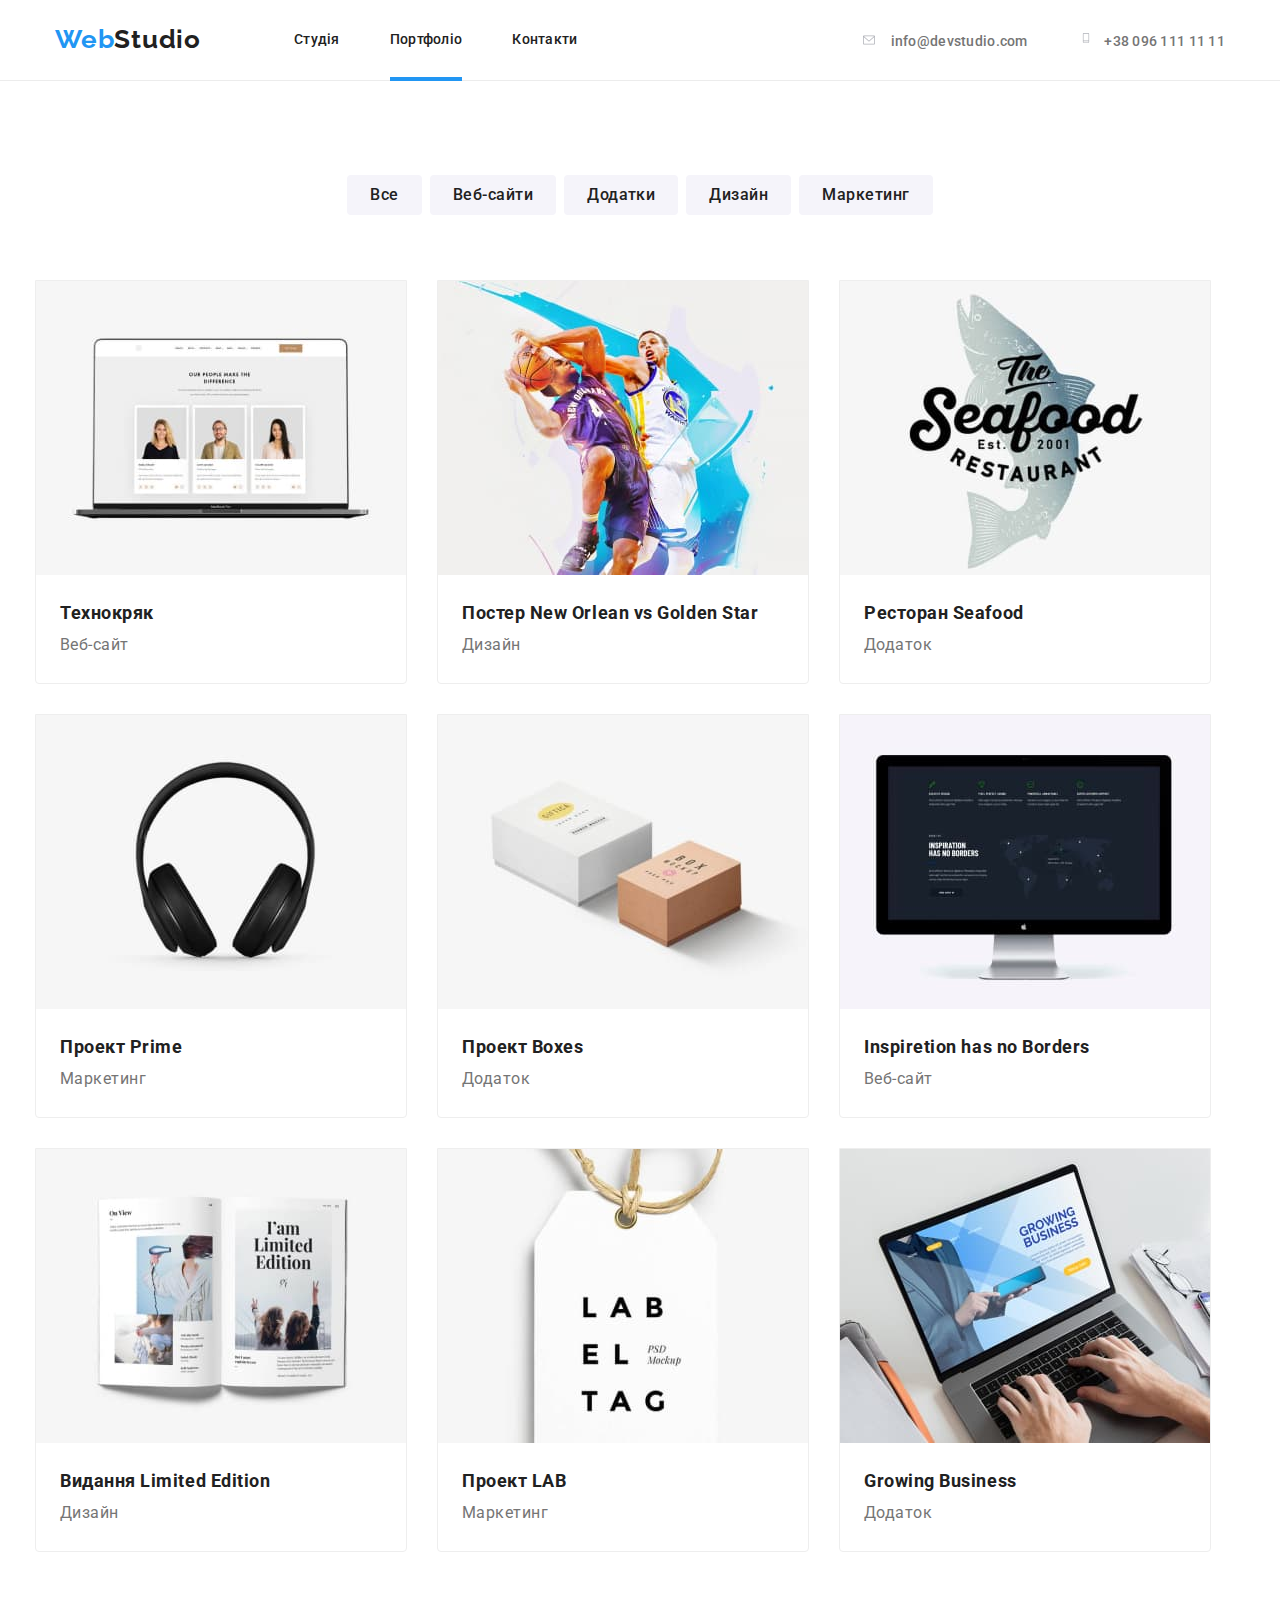
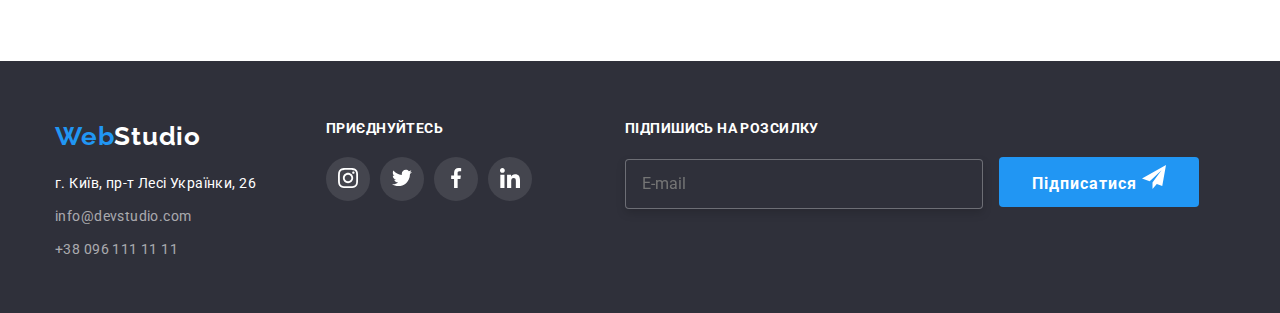
==== portfolio.html @ d433b526 "Add files via upload" ====
<!DOCTYPE html>
<html lang="uk">
<head>
    <meta charset="UTF-8">
    <meta http-equiv="X-UA-Compatible" content="IE=edge">
    <meta name="viewport" content="width=device-width, initial-scale=1.0">
    <title>Portfolio</title>
    <link href="https://fonts.googleapis.com/css2?family=Raleway:wght@700&family=Roboto:wght@400;500;700;900&display=swap" rel="stylesheet">
    <link href="https://cdnjs.cloudflare.com/ajax/libs/modern-normalize/1.1.0/modern-normalize.min.css" rel="stylesheet">
    <link href="./css/main.min.css" rel="stylesheet">
</head>

<body>
    <header class="header">
        <div class="container">
            <div class="header__flex">
                <a href="" class="logo logo--header"><span class="logo__web">Web</span>Studio</a>
                <nav class="site-nav">
                    <ul class="list site-nav__menu">
                        <li class="site-nav__menu--pos">
                            <a href="./index.html" class="site-nav__menu--link">Студія</a>
                        </li>
                        <li class="site-nav__menu--pos">
                            <a href="./portfolio.html" class="site-nav__menu--link site-nav__menu--line">Портфоліо</a>
                        </li>
                        <li class="site-nav__menu--pos">
                            <a href="#adress" class="site-nav__menu--link">Контакти</a>
                        </li>
                    </ul>
                    
                </nav>
                <div class="contact">                        
                    <a href="mailto:info@devstudio.com" class="contact__adress contact__adress--pos">
                        <svg class="contact__icon" width="16" height="12" aria-hidden="true" >
                            <use href="./images/icons.svg#icon-envelope-hover"></use>
                        </svg>
                        info@devstudio.com
                    </a>                        
                    <a href="tel:+380961111111" class="contact__adress  contact__adress--pos">
                        <svg class="contact__icon" width="10" height="16" aria-hidden="true">
                            <use href="./images/icons.svg#icon-tel"></use>
                        </svg>
                        +38 096 111 11 11
                    </a>
                 </div>
                 <button type="button" class="buttom__menu" aria-controls="menu-contener" aria-expanded="false" data-menu-button>
                    <svg  width="40" height="40" aria-label="Переключатель мобильного меню">
                        <use class="buttom__menu--menu" href="./images/icons.svg#icon-menu_40px-1"></use>
                        <use class="buttom__menu--cross" href="./images/icons.svg#icon-close_40px-1"></use>
                    </svg>
                </button> 
                <div class="menu__contener" id="menu-contener" data-menu>
                    <nav class="menu__contener--nav">
                        <ul class="list">
                            <li class="menu__contener--list-pos">
                                <a href="./index.html" class="menu__contener--list">Студія</a>
                            </li>
                            <li class="menu__contener--list-pos">
                                <a href="./portfolio.html" class="menu__contener--list  menu__contener--list-activ">Портфоліо</a>
                            </li>
                            <li class="menu__contener--list-pos">
                                <a href="#adress" class="menu__contener--list ">Контакти</a>
                            </li>
                        </ul>
                        
                    </nav>
                    <div class="menu__contener--contact"> 
                        <ul class="list ">
                            <li class="menu__contener--list-pos">
                                <a href="tel:+380961111111" class="menu__contener--list menu__contener--list-tel">+38 096 111 11 11</a>   
                            </li>
                            <li class="">
                                <a href="mailto:info@devstudio.com" class="menu__contener--list menu__contener--list-mail">info@devstudio.com</a>
                                
                            </li>      
                        </ul>              
                    </div>
                    <div class="menu__contener--socio"> 
                        <ul class="list menu__contener--socio-list">
                            <li class="menu__contener--socio-list-pos">
                                <a href="" class="menu__contener--list menu__contener--list-socio">Instagram</a>   
                            </li>
                            <li class="menu__contener--socio-list-pos">
                                <a href="" class="menu__contener--list menu__contener--list-socio">Twitter</a>
                                
                            </li> 
                            <li class="menu__contener--socio-list-pos">
                                <a href="" class="menu__contener--list menu__contener--list-socio">Facebook</a>
                                
                            </li>  
                            <li class="menu__contener--socio-list-pos">
                                <a href="" class="menu__contener--list menu__contener--list-socio">LinkedIn</a>
                                
                            </li>
                        </ul>              
                    </div>

                </div>      
            </div>         
        </div>
       
    </header>
    <main class="main">
        <section class="portfolio-hero"> 
            <div class="container">
                <h1 class="portfolio-hero__header">Works</h1>
                <ul class="list portfolio-hero__buttoms">
                    <li class="portfolio-hero__buttoms--pos">
                        <button type="button" class="button button__portfolio">Все</button>
                    </li>
                    <li class="portfolio-hero__buttoms--pos">
                        <button type="button" class="button button__portfolio">Веб-сайти</button>
                    </li>
            
                    <li class="portfolio-hero__buttoms--pos">
                        <button type="button" class="button button__portfolio">Додатки</button>
                    </li>
                    <li class="portfolio-hero__buttoms--pos">
                        <button type="button" class="button button__portfolio">Дизайн</button>
                    </li>
                    <li class="portfolio-hero__buttoms--pos">
                        <button type="button" class="button button__portfolio">Маркетинг</button>
                    </li>
                </ul>
                  
                <ul class="list portfolio-hero__content">
                    <li class="portfolio-hero__content--pos">
                        <a class="portfolio-hero__block">
                            <div class="portfolio-hero__thumb">
                                <p class="portfolio-hero__thumb-text">Ресурс пропонує комплексні пропозиції з різним рівнем функціоналу та сервісів. Все це дозволить відвідувачу отримати вичерпні відомості про компанію чи приватну особу.</p>
                                <img srcset= "./images/1.jpg 1x, ./images/1-1.jpg 2x" src="./images/1.jpg" alt="Веб-сайт Технокряк" width="370" height="294" />
                                
                             </div>                               
                            <div class="portfolio-hero__text">
                                <p class="portfolio-hero__titly">Технокряк</p>
                                <p class="portfolio-hero__types">Веб-сайт</p>
                            </div>
                        </a>
                    </li>
                    <li class="portfolio-hero__content--pos">
                        <a class="portfolio-hero__block" >
                            <img srcset= "./images/2.jpg 1x, ./images/2-2.jpg 2x" src="./images/2.jpg" alt="Постер баскетболистов" width="370" height="294" />
                            <div class="portfolio-hero__text">
                                <p class="portfolio-hero__titly">Постер<span lang="en"> New Orlean vs Golden Star</span></p>
                                <p class="portfolio-hero__types">Дизайн</p>
                            </div>                        
                        </a>
                    </li>
                    <li class="portfolio-hero__content--pos">
                        <a class="portfolio-hero__block">
                            <img srcset= "./images/3.jpg 1x, ./images/3-3.jpg 2x" src="./images/3.jpg" alt="Логотип ресторана" width="370" height="294" />
                            <div class="portfolio-hero__text">
                                <p class="portfolio-hero__titly">Ресторан <span lang="en">Seafood</span></p>
                                <p class="portfolio-hero__types">Додаток</p>
                            </div>                        
                        </a>
                    </li>
                    <li class="portfolio-hero__content--pos">
                        <a class="portfolio-hero__block">
                            <img srcset= "./images/4.jpg 1x, ./images/4-4.jpg 2x" src="./images/4.jpg" alt="Фото наушники" width="370" height="294" />
                            <div class="portfolio-hero__text">
                                <p class="portfolio-hero__titly">Проект <span lang="en">Prime</span></p>
                                <p class="portfolio-hero__types">Маркетинг</p>
                            </div>                     
                        </a>
                    </li>
                    <li class="portfolio-hero__content--pos">
                        <a class="portfolio-hero__block">
                            <img  srcset= "./images/5.jpg 1x, ./images/5-5.jpg 2x" src="./images/5.jpg" alt="Две коробки" width="370" height="294" />
                            <div class="portfolio-hero__text">
                                <p class="portfolio-hero__titly">Проект <span lang="en">Boxes</span></p>
                                <p class="portfolio-hero__types">Додаток</p>
                            </div>                        
                        </a>
                    </li>
                    <li class="portfolio-hero__content--pos">
                        <a class="portfolio-hero__block" >
                            <img srcset= "./images/6.jpg 1x, ./images/6-6.jpg 2x" src="./images/6.jpg" alt="Фото манитора" width="370" height="294" />
                            <div class="portfolio-hero__text">
                                <p lang="en" class="portfolio-hero__titly">Inspiretion has no Borders</p>
                                <p class="portfolio-hero__types">Веб-сайт</p>
                            </div>                        
                        </a>
                    </li>
                    <li class="portfolio-hero__content--pos">
                        <a class="portfolio-hero__block">
                            <img srcset= "./images/7.jpg 1x, ./images/7-7.jpg 2x" src="./images/7.jpg" alt="Книга" width="370" height="294" />
                            <div class="portfolio-hero__text">
                                <p class="portfolio-hero__titly">Видання<span lang="en"> Limited Edition</span></p>
                                <p class="portfolio-hero__types">Дизайн</p>
                            </div>                        
                        </a>
                    </li>
                    <li class="portfolio-hero__content--pos">
                        <a class="portfolio-hero__block">
                            <img srcset= "./images/8.jpg 1x, ./images/8-8.jpg 2x" src="./images/8.jpg" alt="Ярлык" width="370" height="294" />
                            <div class="portfolio-hero__text">
                                <p class="portfolio-hero__titly">Проект <span lang="en">LAB</span></p>
                                <p class="portfolio-hero__types">Маркетинг</p>
                            </div>                        
                        </a>
                    </li>
                    <li class="portfolio-hero__content--pos">
                        <a class="portfolio-hero__block">
                            <img srcset= "./images/9.jpg 1x, ./images/9-9.jpg 2x" src="./images/9.jpg" alt="Ноутбук" width="370" height="294" />
                            <div class="portfolio-hero__text">
                                <p lang="en" class="portfolio-hero__titly">Growing Business</p>
                                <p class="portfolio-hero__types">Додаток</p>
                            </div>                        
                        </a>
                    </li>
                </ul>
            </div>
         </section>
             
              
    </main>
    <footer class="footer">
        <div class="container">            
            <div class="footer__flex">               
                <adress class="footer__adress">
                    <a href="" class="logo logo--footer"><span class="logo__web">Web</span>Studio</a>
                    <a href="" class="footer__street">г. Київ, пр-т Лесі Українки, 26</a>
                    <a href="mailto:info@devstudio.com" class="footer__contact">info@devstudio.com</a>
                    <a href="tel:+380971664000" class="footer__contact">+38 096 111 11 11</a>
                </adress>
                 <div  class="footer__sosio">
                     <h2 class="footer__titel">ПРИЄДНУЙТЕСЬ</h2>
                    <ul class="list footer__sosio--pos">
                        <li class="footer__icon--pos">
                            <a href="" class="footer__icon">
                                <svg width="20" height="20" aria-label="Переход на Instagrsm" >
                                    <use href="./images/icons.svg#icon-instagram"></use>                                       
                                </svg>
                            </a>                            
                        </li>
                        <li class="footer__icon--pos">
                            <a href="" class="footer__icon">
                                <svg width="20" height="20" aria-label="Переход на Twitter">
                                 <use href="./images/icons.svg#icon-twitter"></use>
                                </svg>
                            </a>
                        </li>
                        <li class="footer__icon--pos">
                            <a href="" class="footer__icon">
                                <svg width="20" height="20" aria-label="Переход на Facebook">
                                    <use href="./images/icons.svg#icon-facebook"></use>
                                </svg>
                            </a>
                        </li>
                        <li class="footer__icon--pos">
                            <a href="" class="footer__icon">
                                 <svg width="20" height="20" aria-label="Переход на Linkedin">
                                     <use href="./images/icons.svg#icon-linkedin"></use>
                                </svg>
                            </a>
                        </li>
                    </ul>         
                    
                </div>
                <div class="footer__form">
                    <h2 class="footer__titel">ПІДПИШИСЬ НА РОЗСИЛКУ</h2>
                    <form autocomplete="on">
                        <div class="footer__form--content">
                        <input class="footer__input" type="email" name="mail" id="mail" placeholder="E-mail"  required="">        
                        <button  type="submit" class="button footer__button" required="">Підписатися
                            <svg width="24" height="24" aria-label="Переход на форму заявки">
                                <use href="./images/icons.svg#icon-icon-send"></use>
                            </svg>
                        </button>
                        </div>
                        
                    </form>

                </div>
                

            </div>
            
        </div>        
    </footer>
    <script src="./js/mobile-menu.js"></script>   
</body>
</html>
---- css/main.min.css ----
:root{--color-text: #212121;--color-fon: #FFFFFF;--color-fon-two:#F5F4FA;--color-acsent: #2196f3;--color-buttom: #757575;--color-icon:#AFB1B8}body{background-color:var(--color-fon);color:var(--color-text);font-family:Roboto,sans-serif;text-decoration:none;margin:0}body.modal-open{overflow:hidden}.list{margin:0;padding:0}ul{list-style:none}h1,h2,h3{margin-top:0;margin-bottom:0}a{outline:0}button{outline:0}.button{display:inline-block;cursor:pointer;text-align:center;font-family:Roboto,sans-serif;font-weight:500;line-height:1.625;font-size:16px;letter-spacing:.03em;color:var(--color-text);background-color:var(--color-fon-two);border-radius:4px;border:1px solid rgba(0,0,0,0);transition:color 250ms cubic-bezier(0.4, 0, 0.2, 1),border-color 250ms cubic-bezier(0.4, 0, 0.2, 1),background-color 250ms cubic-bezier(0.4, 0, 0.2, 1),box-shadow 250ms cubic-bezier(0.4, 0, 0.2, 1)}.button:hover,.button:focus{color:var(--color-fon);border-color:var(--color-acsent);background-color:var(--color-acsent);box-shadow:0px 3px 1px rgba(0,0,0,.1),0px 1px 2px rgba(0,0,0,.08),0px 2px 2px rgba(0,0,0,.12)}.hero__button{font-weight:700;line-height:1.88;letter-spacing:.06em;color:var(--color-fon);background-color:var(--color-acsent);border:0;padding:10px 32px;min-width:200px;height:50px;margin-top:30px;transition:background-color 250ms cubic-bezier(0.4, 0, 0.2, 1)}.hero__button:hover,.hero__button:focus{background-color:rgba(33,150,243,.8)}.footer__button{font-weight:700;line-height:1.88;font-size:16px;letter-spacing:.06em;width:200px;height:50px;border:none;color:var(--color-fon);background-color:var(--color-acsent);fill:var(--color-fon);border-color:var(--color-acsent);transition:background-color 250ms cubic-bezier(0.4, 0, 0.2, 1)}.footer__button:hover,.footer__button:focus{background-color:rgba(33,150,243,.9)}@media screen and (min-width: 768px)and (max-width: 1199px){.footer__button{margin-top:20px;margin-left:140px}}.form__buttom{font-weight:700;line-height:1.88;font-size:16px;letter-spacing:.06em;min-width:200px;height:50px;background-color:var(--color-acsent);border:0;color:var(--color-fon);padding:10px 55px;margin-top:30px;margin-left:124px;transition:box-shadow 250ms cubic-bezier(0.4, 0, 0.2, 1),background-color 250ms cubic-bezier(0.4, 0, 0.2, 1)}.form__buttom:hover,.form__buttom:focus{box-shadow:0px 4px 4px rgba(0,0,0,.15);background-color:rgba(33,150,243,.9)}.button__portfolio{padding:6px 22px}@media screen and (min-width: 1200px){.clients{padding-top:94px;padding-bottom:94px}}@media screen and (max-width: 1199px){.clients{padding-top:60px;padding-bottom:60px}}.clients__header{font-size:36px;font-weight:700;line-height:1.16;letter-spacing:.03em;text-align:center;margin-bottom:50px}.clients__content{fill:var(--color-icon);justify-content:center;align-items:center;display:flex;flex-wrap:wrap;margin-left:auto;margin-right:auto}@media screen and (min-width: 480px){.clients__content{display:flex;flex-wrap:wrap;margin:-15px}}.client__icon{display:block;text-align:center;padding-top:16px;cursor:pointer;border:1px solid var(--color-icon);border-radius:4px;fill:var(--color-icon);width:170px;height:92px;transition:fill 250ms cubic-bezier(0.4, 0, 0.2, 1),border 250ms cubic-bezier(0.4, 0, 0.2, 1)}.client__icon:hover,.client__icon:focus{fill:var(--color-acsent);border:1px solid var(--color-acsent)}.clients__content--pos{margin:15px}.comanda{background-color:var(--color-fon-two)}@media screen and (min-width: 1200px){.comanda{padding-bottom:94px;padding-top:94px}}@media screen and (max-width: 1199px){.comanda{padding-bottom:60px;padding-top:60px}}.comanda__header{font-size:36px;font-weight:700;line-height:1.16;letter-spacing:.03em;text-align:center;margin-bottom:50px}.comanda__content{margin-left:auto;margin-right:auto}@media screen and (min-width: 480px){.comanda__content{display:flex;flex-wrap:wrap;margin:-15px}}.comanda__content--pos{border-radius:0px 0px 4px 4px;box-shadow:0px 1px 3px rgba(0,0,0,.12),0px 1px 1px rgba(0,0,0,.14),0px 2px 1px rgba(0,0,0,.2);background-color:var(--color-fon)}@media screen and (min-width: 768px){.comanda__content--pos{margin:15px}}@media screen and (max-width: 767px){.comanda__content--pos:not(:last-child){margin-bottom:30px}}.comanda__content--pos-img{display:block;text-align:center;justify-content:center}.comanda__text{padding-top:30px;padding-bottom:30px}.comanda__fio{font-weight:500;line-height:1.2;font-size:16px;letter-spacing:.03em;text-align:center;margin-top:0;margin-bottom:0;padding-bottom:10px}.comanda__profeshion{color:var(--color-buttom);font-weight:400;line-height:1.2;font-size:16px;letter-spacing:.03em;text-align:center;margin-top:0;margin-bottom:0;padding-bottom:16px}.comanda__socio{display:flex;justify-content:center}.comanda__icon{display:block;width:44px;height:44px;text-align:center;padding-top:25%;border-radius:50%;background-color:rgba(33,150,243,0);fill:var(--color-icon);transition:fill 250ms cubic-bezier(0.4, 0, 0.2, 1),border-radius 250ms cubic-bezier(0.4, 0, 0.2, 1),background-color 250ms cubic-bezier(0.4, 0, 0.2, 1)}.comanda__icon:hover,.comanda__icon:focus{fill:#fff;border-radius:50%;background-color:var(--color-acsent)}.comanda__sosio--pos{margin-right:10px}.comanda__sosio--pos:last-child{margin-right:0}.container{margin-left:auto;margin-right:auto;padding-left:15px;padding-right:15px}@media screen and (min-width: 320px){.container{width:480px}}@media screen and (min-width: 768px){.container{width:768px}}@media screen and (min-width: 1200px){.container{width:1200px}}.contact{font-family:Roboto,sans-serif;font-weight:500;font-size:14px;line-height:1.14;letter-spacing:.02em;color:var(--color-buttom);margin-left:auto}@media screen and (max-width: 1200px){.contact{display:flex;flex-direction:column}}@media screen and (max-width: 768px){.contact{display:none}}.contact__adress{text-decoration:none;font-weight:500;line-height:1.14;font-size:14px;letter-spacing:.02em;color:var(--color-buttom)}.contact__adress--pos{transition:color 250ms cubic-bezier(0.4, 0, 0.2, 1)}@media screen and (min-width: 1200px){.contact__adress--pos:not(:first-child){margin-left:50px}}.contact__adress--pos:hover,.contact__adress--pos:focus{color:var(--color-acsent)}.contact__icon{fill:var(--color-icon);margin-right:10px;transition:fill 250ms cubic-bezier(0.4, 0, 0.2, 1)}.contact__adress:hover .contact__icon,.contact__adress:focus .contact__icon{fill:var(--color-acsent)}@media screen and (min-width: 1200px){.quality{padding-top:94px;padding-bottom:94px}}@media screen and (max-width: 1199px){.quality{padding-top:60px;padding-bottom:60px}}.quality__header{font-size:0}.quality__content{margin-left:auto;margin-right:auto}@media screen and (min-width: 480px){.quality__content{display:flex;flex-wrap:wrap;margin:-15px}}@media screen and (min-width: 768px){.quality__content--pos{margin:15px}}@media screen and (max-width: 767px){.quality__content--pos:not(:last-child){margin-bottom:30px}}.quality__icon{display:flex;height:120px;background:var(--color-fon-two);border-radius:4px;justify-content:center;align-items:center}.quality__titel{font-weight:700;line-height:1.14;font-size:14px;letter-spacing:.03em;margin-top:30px}.quality__text{color:var(--color-buttom);font-weight:400;line-height:1.7;font-size:14px;letter-spacing:.03em;width:270px;height:75px;margin-top:0;margin-bottom:0;padding-top:10px}.header{position:relative;border-bottom:1px solid #ececec}.header__flex{display:flex;align-items:center;justify-content:space-between}@media(min-device-pixel-ratio: 2),(-webkit-min-device-pixel-ratio: 2),(min-resolution: 192dpi),(min-resolution: 2dppx){.hero{background-image:url("fonhero1.jpg")}}.hero{background:#c4c4c4;background-image:linear-gradient(to right, rgba(47, 48, 58, 0.4), rgba(47, 48, 58, 0.4)),url("../images/fonhero.jpg");background-size:cover;background-repeat:no-repeat;background-position:center;padding-bottom:280px;padding-top:200px;margin-left:auto;margin-right:auto;align-items:center;text-align:center}@media screen and (min-width: 480px){.hero{min-width:480px;height:400px}}@media screen and (min-width: 768px){.hero{min-width:768px;height:400px}}@media screen and (min-width: 1200px){.hero{width:1600px;height:600px}}.hero__header{font-weight:900;line-height:1.66;font-size:26px;letter-spacing:.06em;color:var(--color-fon);max-width:696px;margin:auto}@media screen and (min-width: 768px){.hero__header{line-height:1.4;font-size:44px}}.logo{font-family:Raleway,sans-serif;font-weight:700;line-height:1.2;font-size:26px;letter-spacing:.03em;color:var(--color-text);text-decoration:none}.logo__web{color:var(--color-acsent)}.logo--header{margin-right:93px;padding-top:24px;padding-bottom:25px}.logo--footer{margin-bottom:20px;color:var(--color-fon)}.backdrop{position:fixed;top:0;left:0;width:100%;height:100%;background-color:rgba(0,0,0,.2);transition:opacity 250ms cubic-bezier(0.4, 0, 0.2, 1),visibility 250ms cubic-bezier(0.4, 0, 0.2, 1);overflow-y:scroll}.backdrop.is-hidden{opacity:0;pointer-events:none;visibility:hidden}.modal{position:absolute;top:93px;left:15px;width:450px;height:609px;background:#fff;box-shadow:0px 1px 3px rgba(0,0,0,.12),0px 1px 1px rgba(0,0,0,.14),0px 2px 1px rgba(0,0,0,.2);border-radius:4px}@media screen and (min-width: 768px){.modal{position:absolute;top:208px;left:159px}}@media screen and (min-width: 1200px){.modal{top:50%;left:50%;transform:translate(-50%, -50%);width:528px;height:581px}}.modal__button-close--pos{position:absolute;top:8px;right:8px}.modal__button-close--icon{position:absolute;transform:translate(-50%, -50%)}.modal__button-close{position:relative;display:block;width:30px;height:30px;cursor:pointer;border-radius:50%;background:#fff;border:1px solid rgba(0,0,0,.1);fill:#000;transition:fill 250ms cubic-bezier(0.4, 0, 0.2, 1)}.modal__button-close:hover{fill:var(--color-acsent)}.modal__container{padding:40px;min-width:100%;min-height:100%}.modal__header{text-align:center;font-weight:700;font-size:20px;line-height:1.15;letter-spacing:.03em;color:var(--color-text);margin-bottom:10px}.form__content{display:flex;flex-direction:column;margin-bottom:10px;transition:fill 250ms cubic-bezier(0.4, 0, 0.2, 1),border-color 250ms cubic-bezier(0.4, 0, 0.2, 1)}.form__content:hover,.form__content:focus{fill:var(--color-acsent);border-color:var(--color-acsent)}.form__cell{position:relative}.form__label{font-weight:400;font-size:12px;line-height:1.17;letter-spacing:.01em;color:var(--color-buttom);margin-bottom:4px}.form__input{cursor:pointer;height:40px;width:100%;background:var(--color-fon);border:1px solid rgba(33,33,33,.2);border-radius:4px;color:var(--color-buttom);padding-left:40px}.form__input:hover,.form__input:focus{outline:0;border-color:var(--color-acsent)}.form__input:focus+.form__icon--person{fill:var(--color-acsent)}.form__textarea{cursor:pointer;resize:none;width:100%;height:120px;font-size:14px;line-height:1.14;letter-spacing:.01em;background:var(--color-fon);border:1px solid rgba(33,33,33,.2);border-radius:4px;color:var(--color-buttom);padding:12px 16px;transition:border-color 250ms cubic-bezier(0.4, 0, 0.2, 1),opacity 250ms cubic-bezier(0.4, 0, 0.2, 1)}.form__textarea:hover,.form__textarea:focus{outline:0;border-color:var(--color-acsent)}.form__icon--person{position:absolute;left:1px;transform:translate(50%, 50%)}.form__terms{position:relative;text-align:center;margin-top:20px}.form__label-check{font-weight:400;font-size:12px;line-height:1.16;letter-spacing:.03em;color:var(--color-buttom)}@media screen and (min-width: 1200px){.form__label-check{font-size:14px;line-height:1.71}}.form__treaty{color:var(--color-acsent)}.form__checkbox{position:absolute;top:5px;left:0;-webkit-appearance:none;-moz-appearance:none;appearance:none;width:16px;height:15px}.form__icon-svg{color:var(--color-buttom)}.form-input:focus+.form-icon-person{fill:var(--color-acsent)}.form__icon-svg{position:absolute;top:0;left:-5px;border-radius:4px;width:16px;height:15px;border:2px solid #000}.form__checkbox:checked+.form__icon-svg{background-image:url("../images/icon check .svg");border:0}@media screen and (min-width: 1200px){.form__icon-svg{top:5px;left:0}}.buttom__menu{display:inline-block;padding:0;margin:0;border:none;background-color:rgba(0,0,0,0);fill:var(--color-text)}@media screen and (min-width: 768px){.buttom__menu{display:none}}.buttom__menu .buttom__menu--cross{display:none}.buttom__menu.is-open .buttom__menu--cross{display:block;transition:color 250ms cubic-bezier(0.4, 0, 0.2, 1)}.buttom__menu.is-open .buttom__menu--cross:hover,.buttom__menu.is-open .buttom__menu--cross:focus{fill:var(--color-acsent)}.buttom__menu.is-open .buttom__menu--menu{display:none;transition:color 250ms cubic-bezier(0.4, 0, 0.2, 1)}.buttom__menu.is-open .buttom__menu--menu:hover,.buttom__menu.is-open .buttom__menu--menu:focus{fill:var(--color-acsent)}.menu__contener{display:none;padding:48px 40px;position:absolute;top:100%;left:0;width:100%;font-size:40px;height:796px;background-color:var(--color-fon);box-shadow:0px 4px 8px rgba(0,0,0,.04),0px 2px 4px rgba(0,0,0,.08),0px 1px 3px rgba(0,0,0,.16);z-index:1}@media screen and (max-width: 768px){.menu__contener.is-open{display:block}}.menu__contener--list{font-family:Roboto;text-decoration:none;font-weight:500;font-size:40px;line-height:1.18;letter-spacing:.02em;color:var(--color-text);transition:color 250ms cubic-bezier(0.4, 0, 0.2, 1)}.menu__contener--list:hover,.menu__contener--list:focus{color:var(--color-acsent)}.menu__contener--list-pos{margin-top:32px}.menu__contener--list-tel{color:var(--color-buttom);font-size:34px}.menu__contener--list-mail{color:var(--color-buttom);font-size:24px}.menu__contener--list-socio{color:var(--color-acsent);font-size:18px;line-height:1.22}.menu__contener--list-activ{color:var(--color-acsent)}.menu__contener--nav{display:flex;flex-direction:column;justify-content:center}.menu__contener--contact{display:flex;flex-direction:column;margin-top:222px}.menu__contener--socio{display:flex;margin-top:64px}.menu__contener--socio-list{display:flex;text-align:center}.menu__contener--socio-list-pos:not(:first-child){margin-left:10px;padding-left:10px;border-left:2px solid var(--color-buttom)}.portfolio-hero{padding-top:94px;padding-bottom:94px}.portfolio-hero__header{font-size:0;margin:0}.portfolio-hero__content{margin-left:auto;margin-right:auto;display:flex;flex-wrap:wrap;margin-right:-35px;margin-left:-35px}.portfolio-hero__content--pos{cursor:pointer}@media screen and (min-width: 480x){.portfolio-hero__content--pos{margin:-15px}}@media screen and (min-width: 768px){.portfolio-hero__content--pos{margin:15px}}@media screen and (max-width: 767px){.portfolio-hero__content--pos:not(:last-child){margin-bottom:30px}}.portfolio-hero__block{display:inline-block;width:100%;height:404px;border:1px solid #eee;border-radius:0px 0px 4px 4px;transition:box-shadow 250ms cubic-bezier(0.4, 0, 0.2, 1)}.portfolio-hero__block:hover{box-shadow:0px 1px 3px rgba(0,0,0,.12),0px 1px 1px rgba(0,0,0,.14),0px 2px 1px rgba(0,0,0,.2)}.portfolio-hero__block:hover .portfolio-hero__thumb::before{opacity:1;transform:translateY(0)}.portfolio-hero__block:hover .portfolio-hero__thumb-text{opacity:1;transform:translateY(0)}.portfolio-hero__titly{margin-top:0;margin-bottom:0;font-weight:700;line-height:1.4;font-size:18px;letter-spacing:.03em;padding-bottom:4px}.portfolio-hero__types{font-weight:400;line-height:2;font-size:16px;letter-spacing:.03em;color:var(--color-buttom);margin-top:0;margin-bottom:0}.portfolio-hero__text{padding:20px 24px}.portfolio-hero__thumb{position:relative;overflow:hidden}.portfolio-hero__thumb::before{display:inline-block;content:"";position:absolute;top:0;left:0;width:100%;height:100%;background-color:rgba(33,150,243,.9);opacity:0;transform:translateY(100%);transition:transform 250ms cubic-bezier(0.4, 0, 0.2, 1),opacity 250ms cubic-bezier(0.4, 0, 0.2, 1)}.portfolio-hero__thumb-text{position:absolute;top:0;left:0;width:100%;height:100%;color:var(--color-fon);font-weight:400;letter-spacing:.03em;line-height:1.55;font-size:18px;padding:63px 24px;opacity:0}.portfolio-hero__buttoms{display:flex;flex-wrap:wrap;align-items:center}@media screen and (min-width: 480px){.portfolio-hero__buttoms{margin-bottom:30px}}@media screen and (min-width: 768px){.portfolio-hero__buttoms{margin-bottom:40px;justify-content:center}}@media screen and (min-width: 1200px){.portfolio-hero__buttoms{margin-bottom:50px}}.portfolio-hero__buttoms--pos:not(:last-child){margin-right:8px}@media screen and (max-width: 767px){.portfolio-hero__buttoms--pos{margin-bottom:15px}}.site-nav{font-weight:500;line-height:1.14;font-size:14px;letter-spacing:.02em}@media screen and (max-width: 768px){.site-nav{display:none}}.site-nav__menu{display:flex}.site-nav__menu--pos{margin-right:50px}.site-nav__menu--pos:nth-child(3){margin-right:0}.site-nav__menu--link{color:var(--color-text);text-decoration:none;transition:color 250ms cubic-bezier(0.4, 0, 0.2, 1)}.site-nav__menu--link:hover,.site-nav__menu--link:focus{color:var(--color-acsent)}.site-nav__menu--line{position:relative}.site-nav__menu--line::after{display:block;position:absolute;top:46px;content:"";width:100%;height:4px;background-color:var(--color-acsent)}.work{padding-top:94px;padding-bottom:94px}@media screen and (max-width: 1200px){.work{display:none}}.work__header{font-size:36px;font-weight:700;line-height:1.16;letter-spacing:.03em;text-align:center;margin-bottom:50px}.work__content{display:flex}.work__content--pos{margin-right:30px}.work__content--pos:last-child{margin-right:0}.work__img{display:block;position:relative;width:370px;height:294px;margin:0}.work__text{position:absolute;bottom:0;padding-top:27px;margin:0;font-size:14px;font-weight:700;line-height:1.14;letter-spacing:.03em;text-align:center;height:70px;width:100%;color:var(--color-fon);background-color:rgba(47,48,58,.8);z-index:0}.footer{background-color:#2f303a;height:252px;margin-left:auto;margin-right:auto;padding-top:60px;padding-bottom:60px;background-color:#2f303a}@media screen and (max-width: 767px){.footer{height:603px}}@media screen and (min-width: 768px)and (max-width: 1199px){.footer{height:463px}}.footer__flex{display:flex}@media screen and (max-width: 767px){.footer__flex{flex-direction:column;justify-content:center;text-align:center}}@media screen and (min-width: 768px)and (max-width: 1199px){.footer__flex{flex-wrap:wrap;justify-content:center;text-align:center}}.footer__adress{display:inline-flex;text-decoration:none;flex-direction:column}.footer__contact{text-decoration:none;font-family:Roboto,sans-serif;font-weight:400;line-height:1.71;font-size:14px;letter-spacing:.03em;color:rgba(255,255,255,.6);padding-top:9px}.footer__street{font-family:Roboto,sans-serif;font-weight:400;line-height:1.71;font-size:14px;letter-spacing:.03em;color:var(--color-fon);text-decoration:none}.footer__sosio{margin-left:70px}@media screen and (max-width: 767px){.footer__sosio{margin-top:60px;margin-left:0}}.footer__titel{font-weight:700;font-size:14px;line-height:1.14;letter-spacing:.03em;color:var(--color-fon);margin-bottom:20px}.footer__sosio--pos{display:flex;justify-content:center}.footer__icon{display:block;text-align:center;padding-top:25%;width:44px;height:44px;border-radius:50%;background-color:rgba(255,255,255,.1);cursor:pointer;fill:#fff;border:0;transition:border-color 250ms cubic-bezier(0.4, 0, 0.2, 1),background-color 250ms cubic-bezier(0.4, 0, 0.2, 1)}.footer__icon:hover,.footer__icon:focus{background-color:var(--color-acsent);border-color:var(--color-acsent)}.footer__icon--pos{margin-right:10px}.footer__icon--pos:last-child{margin-right:0}.footer__form{margin-left:93px}@media screen and (max-width: 1199px){.footer__form{margin-top:60px;margin-left:0}}.footer__input{min-width:358px;height:50px;border:1px solid rgba(255,255,255,.3);filter:drop-shadow(0px 4px 4px rgba(0, 0, 0, 0.15));border-radius:4px;color:var(--color-icon);background-color:#2f303a;margin-right:12px;padding-left:16px}@media screen and (max-width: 767px){.footer__input{margin-bottom:30px}}@media screen and (min-width: 768px)and (max-width: 1199px){.footer__input{min-width:450px}}@media screen and (min-width: 768px)and (max-width: 1199px){.footer__form--content{display:flex;flex-direction:column;justify-content:center;text-align:center}}/*# sourceMappingURL=main.min.css.map */
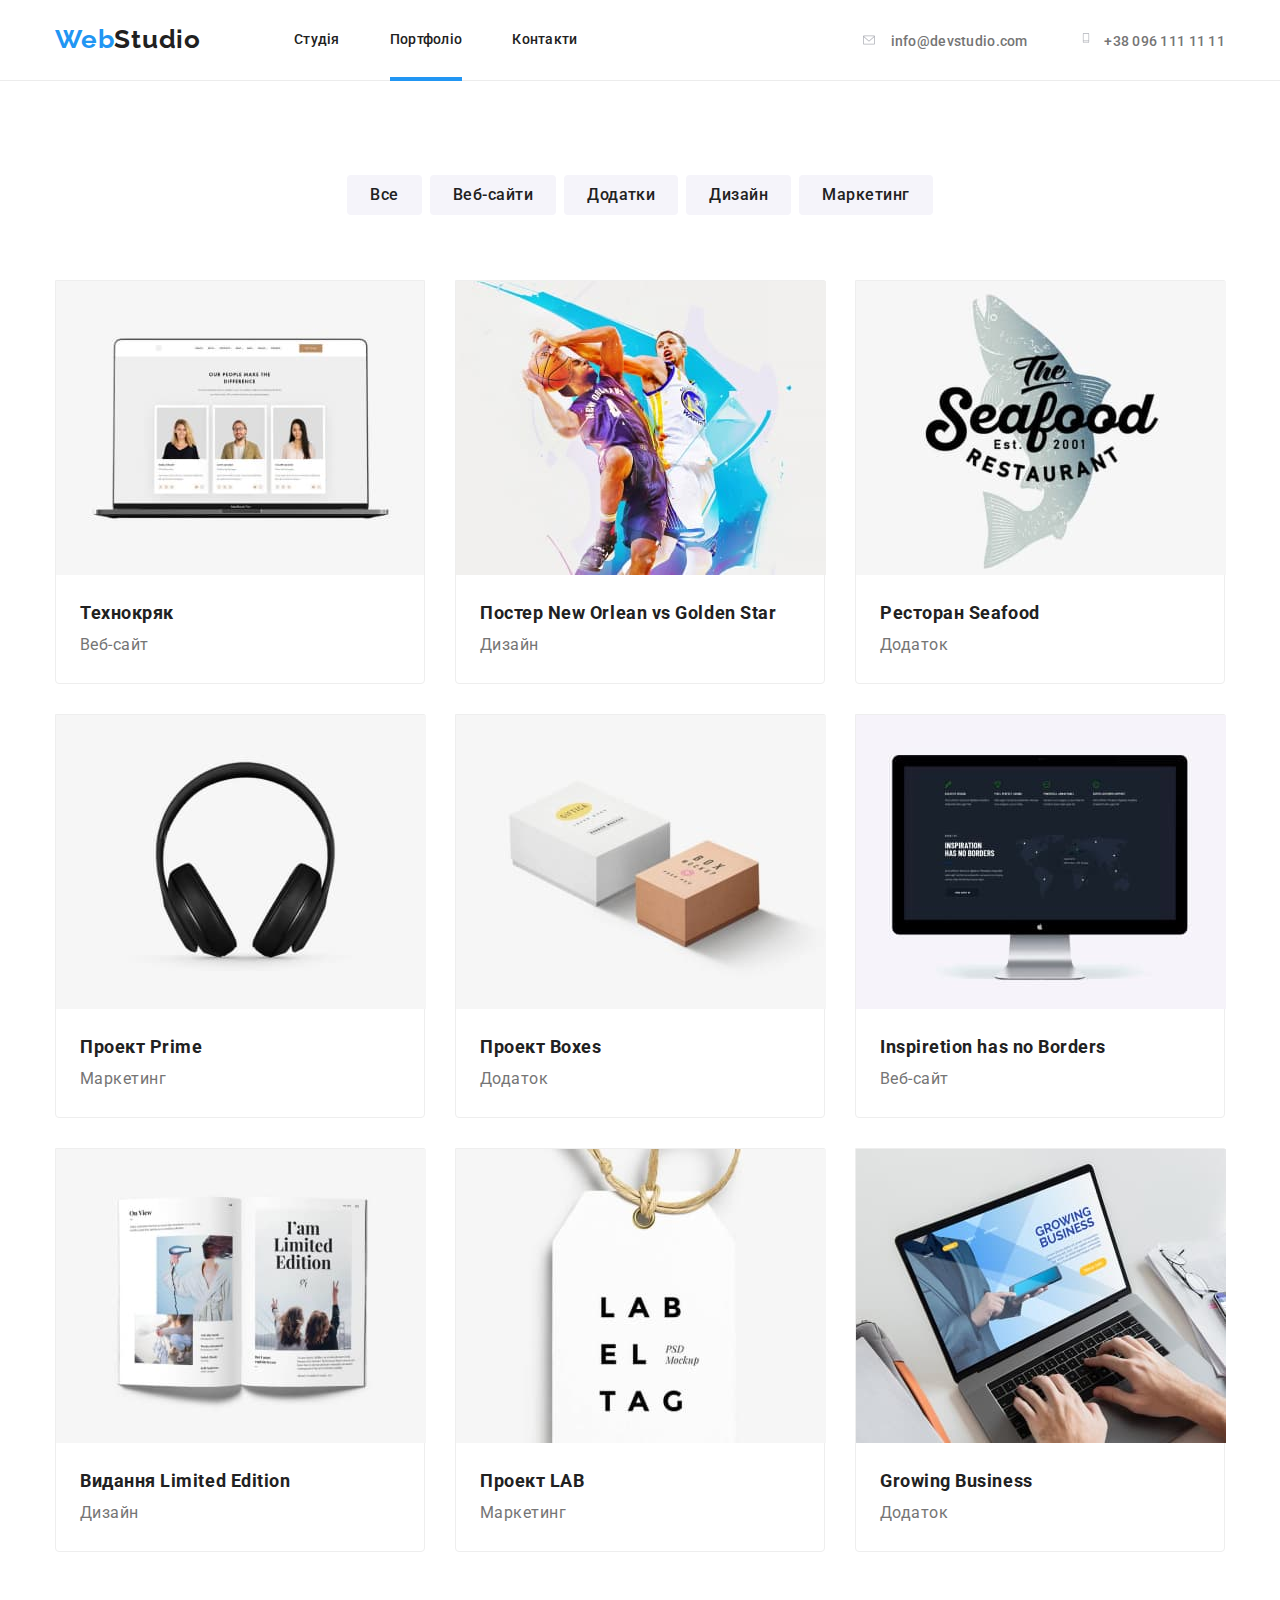
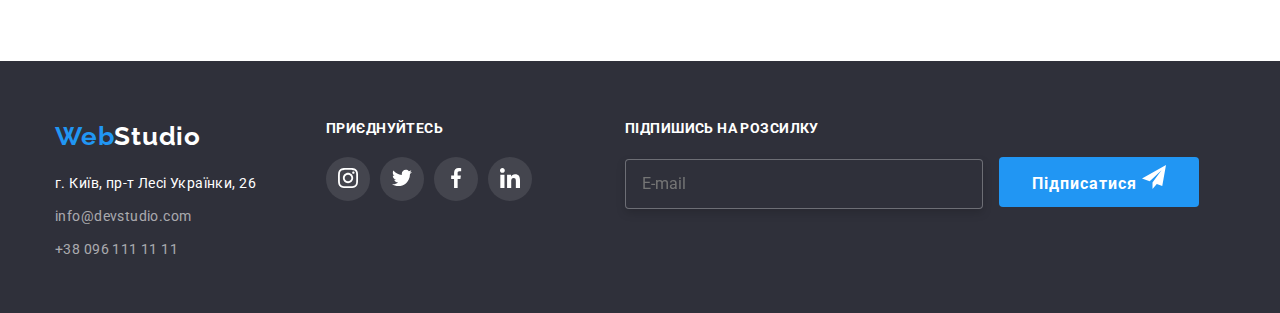
==== commit 43c060ad: "Update portfolio.html" ====
--- a/portfolio.html
+++ b/portfolio.html
@@ -56,7 +56,7 @@
                                 <a href="./index.html" class="menu__contener--list">Студія</a>
                             </li>
                             <li class="menu__contener--list-pos">
-                                <a href="./portfolio.html" class="menu__contener--list  menu__contener--list-activ">Портфоліо</a>
+                                <a href="./portfolio.html" class="menu__contener--list menu__contener--list-activ">Портфоліо</a>
                             </li>
                             <li class="menu__contener--list-pos">
                                 <a href="#adress" class="menu__contener--list ">Контакти</a>
@@ -128,7 +128,7 @@
                         <a class="portfolio-hero__block">
                             <div class="portfolio-hero__thumb">
                                 <p class="portfolio-hero__thumb-text">Ресурс пропонує комплексні пропозиції з різним рівнем функціоналу та сервісів. Все це дозволить відвідувачу отримати вичерпні відомості про компанію чи приватну особу.</p>
-                                <img srcset= "./images/1.jpg 1x, ./images/1-1.jpg 2x" src="./images/1.jpg" alt="Веб-сайт Технокряк" width="370" height="294" />
+                                <img class="portfolio-hero__content--pos-img" srcset= "./images/1.jpg 1x, ./images/1-1.jpg 2x" src="./images/1.jpg" alt="Веб-сайт Технокряк" width="370" height="294" />
                                 
                              </div>                               
                             <div class="portfolio-hero__text">
@@ -139,7 +139,8 @@
                     </li>
                     <li class="portfolio-hero__content--pos">
                         <a class="portfolio-hero__block" >
-                            <img srcset= "./images/2.jpg 1x, ./images/2-2.jpg 2x" src="./images/2.jpg" alt="Постер баскетболистов" width="370" height="294" />
+                                <p class="portfolio-hero__thumb-text">Ресурс пропонує комплексні пропозиції з різним рівнем функціоналу та сервісів. Все це дозволить відвідувачу отримати вичерпні відомості про компанію чи приватну особу.</p>
+                            <img class="portfolio-hero__content--pos-img" srcset= "./images/2.jpg 1x, ./images/2-2.jpg 2x" src="./images/2.jpg" alt="Постер баскетболистов" width="370" height="294" />
                             <div class="portfolio-hero__text">
                                 <p class="portfolio-hero__titly">Постер<span lang="en"> New Orlean vs Golden Star</span></p>
                                 <p class="portfolio-hero__types">Дизайн</p>
@@ -148,7 +149,7 @@
                     </li>
                     <li class="portfolio-hero__content--pos">
                         <a class="portfolio-hero__block">
-                            <img srcset= "./images/3.jpg 1x, ./images/3-3.jpg 2x" src="./images/3.jpg" alt="Логотип ресторана" width="370" height="294" />
+                            <img class="portfolio-hero__content--pos-img" srcset= "./images/3.jpg 1x, ./images/3-3.jpg 2x" src="./images/3.jpg" alt="Логотип ресторана" width="370" height="294" />
                             <div class="portfolio-hero__text">
                                 <p class="portfolio-hero__titly">Ресторан <span lang="en">Seafood</span></p>
                                 <p class="portfolio-hero__types">Додаток</p>
@@ -157,7 +158,7 @@
                     </li>
                     <li class="portfolio-hero__content--pos">
                         <a class="portfolio-hero__block">
-                            <img srcset= "./images/4.jpg 1x, ./images/4-4.jpg 2x" src="./images/4.jpg" alt="Фото наушники" width="370" height="294" />
+                            <img class="portfolio-hero__content--pos-img" srcset= "./images/4.jpg 1x, ./images/4-4.jpg 2x" src="./images/4.jpg" alt="Фото наушники" width="370" height="294" />
                             <div class="portfolio-hero__text">
                                 <p class="portfolio-hero__titly">Проект <span lang="en">Prime</span></p>
                                 <p class="portfolio-hero__types">Маркетинг</p>
@@ -166,7 +167,7 @@
                     </li>
                     <li class="portfolio-hero__content--pos">
                         <a class="portfolio-hero__block">
-                            <img  srcset= "./images/5.jpg 1x, ./images/5-5.jpg 2x" src="./images/5.jpg" alt="Две коробки" width="370" height="294" />
+                            <img class="portfolio-hero__content--pos-img" srcset= "./images/5.jpg 1x, ./images/5-5.jpg 2x" src="./images/5.jpg" alt="Две коробки" width="370" height="294" />
                             <div class="portfolio-hero__text">
                                 <p class="portfolio-hero__titly">Проект <span lang="en">Boxes</span></p>
                                 <p class="portfolio-hero__types">Додаток</p>
@@ -175,7 +176,7 @@
                     </li>
                     <li class="portfolio-hero__content--pos">
                         <a class="portfolio-hero__block" >
-                            <img srcset= "./images/6.jpg 1x, ./images/6-6.jpg 2x" src="./images/6.jpg" alt="Фото манитора" width="370" height="294" />
+                            <img class="portfolio-hero__content--pos-img" srcset= "./images/6.jpg 1x, ./images/6-6.jpg 2x" src="./images/6.jpg" alt="Фото манитора" width="370" height="294" />
                             <div class="portfolio-hero__text">
                                 <p lang="en" class="portfolio-hero__titly">Inspiretion has no Borders</p>
                                 <p class="portfolio-hero__types">Веб-сайт</p>
@@ -184,7 +185,7 @@
                     </li>
                     <li class="portfolio-hero__content--pos">
                         <a class="portfolio-hero__block">
-                            <img srcset= "./images/7.jpg 1x, ./images/7-7.jpg 2x" src="./images/7.jpg" alt="Книга" width="370" height="294" />
+                            <img class="portfolio-hero__content--pos-img" srcset= "./images/7.jpg 1x, ./images/7-7.jpg 2x" src="./images/7.jpg" alt="Книга" width="370" height="294" />
                             <div class="portfolio-hero__text">
                                 <p class="portfolio-hero__titly">Видання<span lang="en"> Limited Edition</span></p>
                                 <p class="portfolio-hero__types">Дизайн</p>
@@ -193,7 +194,7 @@
                     </li>
                     <li class="portfolio-hero__content--pos">
                         <a class="portfolio-hero__block">
-                            <img srcset= "./images/8.jpg 1x, ./images/8-8.jpg 2x" src="./images/8.jpg" alt="Ярлык" width="370" height="294" />
+                            <img class="portfolio-hero__content--pos-img" srcset= "./images/8.jpg 1x, ./images/8-8.jpg 2x" src="./images/8.jpg" alt="Ярлык" width="370" height="294" />
                             <div class="portfolio-hero__text">
                                 <p class="portfolio-hero__titly">Проект <span lang="en">LAB</span></p>
                                 <p class="portfolio-hero__types">Маркетинг</p>
@@ -202,7 +203,7 @@
                     </li>
                     <li class="portfolio-hero__content--pos">
                         <a class="portfolio-hero__block">
-                            <img srcset= "./images/9.jpg 1x, ./images/9-9.jpg 2x" src="./images/9.jpg" alt="Ноутбук" width="370" height="294" />
+                            <img class="portfolio-hero__content--pos-img" srcset= "./images/9.jpg 1x, ./images/9-9.jpg 2x" src="./images/9.jpg" alt="Ноутбук" width="370" height="294" />
                             <div class="portfolio-hero__text">
                                 <p lang="en" class="portfolio-hero__titly">Growing Business</p>
                                 <p class="portfolio-hero__types">Додаток</p>
--- a/css/main.min.css
+++ b/css/main.min.css
@@ -1 +1 @@
-:root{--color-text: #212121;--color-fon: #FFFFFF;--color-fon-two:#F5F4FA;--color-acsent: #2196f3;--color-buttom: #757575;--color-icon:#AFB1B8}body{background-color:var(--color-fon);color:var(--color-text);font-family:Roboto,sans-serif;text-decoration:none;margin:0}body.modal-open{overflow:hidden}.list{margin:0;padding:0}ul{list-style:none}h1,h2,h3{margin-top:0;margin-bottom:0}a{outline:0}button{outline:0}.button{display:inline-block;cursor:pointer;text-align:center;font-family:Roboto,sans-serif;font-weight:500;line-height:1.625;font-size:16px;letter-spacing:.03em;color:var(--color-text);background-color:var(--color-fon-two);border-radius:4px;border:1px solid rgba(0,0,0,0);transition:color 250ms cubic-bezier(0.4, 0, 0.2, 1),border-color 250ms cubic-bezier(0.4, 0, 0.2, 1),background-color 250ms cubic-bezier(0.4, 0, 0.2, 1),box-shadow 250ms cubic-bezier(0.4, 0, 0.2, 1)}.button:hover,.button:focus{color:var(--color-fon);border-color:var(--color-acsent);background-color:var(--color-acsent);box-shadow:0px 3px 1px rgba(0,0,0,.1),0px 1px 2px rgba(0,0,0,.08),0px 2px 2px rgba(0,0,0,.12)}.hero__button{font-weight:700;line-height:1.88;letter-spacing:.06em;color:var(--color-fon);background-color:var(--color-acsent);border:0;padding:10px 32px;min-width:200px;height:50px;margin-top:30px;transition:background-color 250ms cubic-bezier(0.4, 0, 0.2, 1)}.hero__button:hover,.hero__button:focus{background-color:rgba(33,150,243,.8)}.footer__button{font-weight:700;line-height:1.88;font-size:16px;letter-spacing:.06em;width:200px;height:50px;border:none;color:var(--color-fon);background-color:var(--color-acsent);fill:var(--color-fon);border-color:var(--color-acsent);transition:background-color 250ms cubic-bezier(0.4, 0, 0.2, 1)}.footer__button:hover,.footer__button:focus{background-color:rgba(33,150,243,.9)}@media screen and (min-width: 768px)and (max-width: 1199px){.footer__button{margin-top:20px;margin-left:140px}}.form__buttom{font-weight:700;line-height:1.88;font-size:16px;letter-spacing:.06em;min-width:200px;height:50px;background-color:var(--color-acsent);border:0;color:var(--color-fon);padding:10px 55px;margin-top:30px;margin-left:124px;transition:box-shadow 250ms cubic-bezier(0.4, 0, 0.2, 1),background-color 250ms cubic-bezier(0.4, 0, 0.2, 1)}.form__buttom:hover,.form__buttom:focus{box-shadow:0px 4px 4px rgba(0,0,0,.15);background-color:rgba(33,150,243,.9)}.button__portfolio{padding:6px 22px}@media screen and (min-width: 1200px){.clients{padding-top:94px;padding-bottom:94px}}@media screen and (max-width: 1199px){.clients{padding-top:60px;padding-bottom:60px}}.clients__header{font-size:36px;font-weight:700;line-height:1.16;letter-spacing:.03em;text-align:center;margin-bottom:50px}.clients__content{fill:var(--color-icon);justify-content:center;align-items:center;display:flex;flex-wrap:wrap;margin-left:auto;margin-right:auto}@media screen and (min-width: 480px){.clients__content{display:flex;flex-wrap:wrap;margin:-15px}}.client__icon{display:block;text-align:center;padding-top:16px;cursor:pointer;border:1px solid var(--color-icon);border-radius:4px;fill:var(--color-icon);width:170px;height:92px;transition:fill 250ms cubic-bezier(0.4, 0, 0.2, 1),border 250ms cubic-bezier(0.4, 0, 0.2, 1)}.client__icon:hover,.client__icon:focus{fill:var(--color-acsent);border:1px solid var(--color-acsent)}.clients__content--pos{margin:15px}.comanda{background-color:var(--color-fon-two)}@media screen and (min-width: 1200px){.comanda{padding-bottom:94px;padding-top:94px}}@media screen and (max-width: 1199px){.comanda{padding-bottom:60px;padding-top:60px}}.comanda__header{font-size:36px;font-weight:700;line-height:1.16;letter-spacing:.03em;text-align:center;margin-bottom:50px}.comanda__content{margin-left:auto;margin-right:auto}@media screen and (min-width: 480px){.comanda__content{display:flex;flex-wrap:wrap;margin:-15px}}.comanda__content--pos{border-radius:0px 0px 4px 4px;box-shadow:0px 1px 3px rgba(0,0,0,.12),0px 1px 1px rgba(0,0,0,.14),0px 2px 1px rgba(0,0,0,.2);background-color:var(--color-fon)}@media screen and (min-width: 768px){.comanda__content--pos{margin:15px}}@media screen and (max-width: 767px){.comanda__content--pos:not(:last-child){margin-bottom:30px}}.comanda__content--pos-img{display:block;text-align:center;justify-content:center}.comanda__text{padding-top:30px;padding-bottom:30px}.comanda__fio{font-weight:500;line-height:1.2;font-size:16px;letter-spacing:.03em;text-align:center;margin-top:0;margin-bottom:0;padding-bottom:10px}.comanda__profeshion{color:var(--color-buttom);font-weight:400;line-height:1.2;font-size:16px;letter-spacing:.03em;text-align:center;margin-top:0;margin-bottom:0;padding-bottom:16px}.comanda__socio{display:flex;justify-content:center}.comanda__icon{display:block;width:44px;height:44px;text-align:center;padding-top:25%;border-radius:50%;background-color:rgba(33,150,243,0);fill:var(--color-icon);transition:fill 250ms cubic-bezier(0.4, 0, 0.2, 1),border-radius 250ms cubic-bezier(0.4, 0, 0.2, 1),background-color 250ms cubic-bezier(0.4, 0, 0.2, 1)}.comanda__icon:hover,.comanda__icon:focus{fill:#fff;border-radius:50%;background-color:var(--color-acsent)}.comanda__sosio--pos{margin-right:10px}.comanda__sosio--pos:last-child{margin-right:0}.container{margin-left:auto;margin-right:auto;padding-left:15px;padding-right:15px}@media screen and (min-width: 320px){.container{width:480px}}@media screen and (min-width: 768px){.container{width:768px}}@media screen and (min-width: 1200px){.container{width:1200px}}.contact{font-family:Roboto,sans-serif;font-weight:500;font-size:14px;line-height:1.14;letter-spacing:.02em;color:var(--color-buttom);margin-left:auto}@media screen and (max-width: 1200px){.contact{display:flex;flex-direction:column}}@media screen and (max-width: 768px){.contact{display:none}}.contact__adress{text-decoration:none;font-weight:500;line-height:1.14;font-size:14px;letter-spacing:.02em;color:var(--color-buttom)}.contact__adress--pos{transition:color 250ms cubic-bezier(0.4, 0, 0.2, 1)}@media screen and (min-width: 1200px){.contact__adress--pos:not(:first-child){margin-left:50px}}.contact__adress--pos:hover,.contact__adress--pos:focus{color:var(--color-acsent)}.contact__icon{fill:var(--color-icon);margin-right:10px;transition:fill 250ms cubic-bezier(0.4, 0, 0.2, 1)}.contact__adress:hover .contact__icon,.contact__adress:focus .contact__icon{fill:var(--color-acsent)}@media screen and (min-width: 1200px){.quality{padding-top:94px;padding-bottom:94px}}@media screen and (max-width: 1199px){.quality{padding-top:60px;padding-bottom:60px}}.quality__header{font-size:0}.quality__content{margin-left:auto;margin-right:auto}@media screen and (min-width: 480px){.quality__content{display:flex;flex-wrap:wrap;margin:-15px}}@media screen and (min-width: 768px){.quality__content--pos{margin:15px}}@media screen and (max-width: 767px){.quality__content--pos:not(:last-child){margin-bottom:30px}}.quality__icon{display:flex;height:120px;background:var(--color-fon-two);border-radius:4px;justify-content:center;align-items:center}.quality__titel{font-weight:700;line-height:1.14;font-size:14px;letter-spacing:.03em;margin-top:30px}.quality__text{color:var(--color-buttom);font-weight:400;line-height:1.7;font-size:14px;letter-spacing:.03em;width:270px;height:75px;margin-top:0;margin-bottom:0;padding-top:10px}.header{position:relative;border-bottom:1px solid #ececec}.header__flex{display:flex;align-items:center;justify-content:space-between}@media(min-device-pixel-ratio: 2),(-webkit-min-device-pixel-ratio: 2),(min-resolution: 192dpi),(min-resolution: 2dppx){.hero{background-image:url("fonhero1.jpg")}}.hero{background:#c4c4c4;background-image:linear-gradient(to right, rgba(47, 48, 58, 0.4), rgba(47, 48, 58, 0.4)),url("../images/fonhero.jpg");background-size:cover;background-repeat:no-repeat;background-position:center;padding-bottom:280px;padding-top:200px;margin-left:auto;margin-right:auto;align-items:center;text-align:center}@media screen and (min-width: 480px){.hero{min-width:480px;height:400px}}@media screen and (min-width: 768px){.hero{min-width:768px;height:400px}}@media screen and (min-width: 1200px){.hero{width:1600px;height:600px}}.hero__header{font-weight:900;line-height:1.66;font-size:26px;letter-spacing:.06em;color:var(--color-fon);max-width:696px;margin:auto}@media screen and (min-width: 768px){.hero__header{line-height:1.4;font-size:44px}}.logo{font-family:Raleway,sans-serif;font-weight:700;line-height:1.2;font-size:26px;letter-spacing:.03em;color:var(--color-text);text-decoration:none}.logo__web{color:var(--color-acsent)}.logo--header{margin-right:93px;padding-top:24px;padding-bottom:25px}.logo--footer{margin-bottom:20px;color:var(--color-fon)}.backdrop{position:fixed;top:0;left:0;width:100%;height:100%;background-color:rgba(0,0,0,.2);transition:opacity 250ms cubic-bezier(0.4, 0, 0.2, 1),visibility 250ms cubic-bezier(0.4, 0, 0.2, 1);overflow-y:scroll}.backdrop.is-hidden{opacity:0;pointer-events:none;visibility:hidden}.modal{position:absolute;top:93px;left:15px;width:450px;height:609px;background:#fff;box-shadow:0px 1px 3px rgba(0,0,0,.12),0px 1px 1px rgba(0,0,0,.14),0px 2px 1px rgba(0,0,0,.2);border-radius:4px}@media screen and (min-width: 768px){.modal{position:absolute;top:208px;left:159px}}@media screen and (min-width: 1200px){.modal{top:50%;left:50%;transform:translate(-50%, -50%);width:528px;height:581px}}.modal__button-close--pos{position:absolute;top:8px;right:8px}.modal__button-close--icon{position:absolute;transform:translate(-50%, -50%)}.modal__button-close{position:relative;display:block;width:30px;height:30px;cursor:pointer;border-radius:50%;background:#fff;border:1px solid rgba(0,0,0,.1);fill:#000;transition:fill 250ms cubic-bezier(0.4, 0, 0.2, 1)}.modal__button-close:hover{fill:var(--color-acsent)}.modal__container{padding:40px;min-width:100%;min-height:100%}.modal__header{text-align:center;font-weight:700;font-size:20px;line-height:1.15;letter-spacing:.03em;color:var(--color-text);margin-bottom:10px}.form__content{display:flex;flex-direction:column;margin-bottom:10px;transition:fill 250ms cubic-bezier(0.4, 0, 0.2, 1),border-color 250ms cubic-bezier(0.4, 0, 0.2, 1)}.form__content:hover,.form__content:focus{fill:var(--color-acsent);border-color:var(--color-acsent)}.form__cell{position:relative}.form__label{font-weight:400;font-size:12px;line-height:1.17;letter-spacing:.01em;color:var(--color-buttom);margin-bottom:4px}.form__input{cursor:pointer;height:40px;width:100%;background:var(--color-fon);border:1px solid rgba(33,33,33,.2);border-radius:4px;color:var(--color-buttom);padding-left:40px}.form__input:hover,.form__input:focus{outline:0;border-color:var(--color-acsent)}.form__input:focus+.form__icon--person{fill:var(--color-acsent)}.form__textarea{cursor:pointer;resize:none;width:100%;height:120px;font-size:14px;line-height:1.14;letter-spacing:.01em;background:var(--color-fon);border:1px solid rgba(33,33,33,.2);border-radius:4px;color:var(--color-buttom);padding:12px 16px;transition:border-color 250ms cubic-bezier(0.4, 0, 0.2, 1),opacity 250ms cubic-bezier(0.4, 0, 0.2, 1)}.form__textarea:hover,.form__textarea:focus{outline:0;border-color:var(--color-acsent)}.form__icon--person{position:absolute;left:1px;transform:translate(50%, 50%)}.form__terms{position:relative;text-align:center;margin-top:20px}.form__label-check{font-weight:400;font-size:12px;line-height:1.16;letter-spacing:.03em;color:var(--color-buttom)}@media screen and (min-width: 1200px){.form__label-check{font-size:14px;line-height:1.71}}.form__treaty{color:var(--color-acsent)}.form__checkbox{position:absolute;top:5px;left:0;-webkit-appearance:none;-moz-appearance:none;appearance:none;width:16px;height:15px}.form__icon-svg{color:var(--color-buttom)}.form-input:focus+.form-icon-person{fill:var(--color-acsent)}.form__icon-svg{position:absolute;top:0;left:-5px;border-radius:4px;width:16px;height:15px;border:2px solid #000}.form__checkbox:checked+.form__icon-svg{background-image:url("../images/icon check .svg");border:0}@media screen and (min-width: 1200px){.form__icon-svg{top:5px;left:0}}.buttom__menu{display:inline-block;padding:0;margin:0;border:none;background-color:rgba(0,0,0,0);fill:var(--color-text)}@media screen and (min-width: 768px){.buttom__menu{display:none}}.buttom__menu .buttom__menu--cross{display:none}.buttom__menu.is-open .buttom__menu--cross{display:block;transition:color 250ms cubic-bezier(0.4, 0, 0.2, 1)}.buttom__menu.is-open .buttom__menu--cross:hover,.buttom__menu.is-open .buttom__menu--cross:focus{fill:var(--color-acsent)}.buttom__menu.is-open .buttom__menu--menu{display:none;transition:color 250ms cubic-bezier(0.4, 0, 0.2, 1)}.buttom__menu.is-open .buttom__menu--menu:hover,.buttom__menu.is-open .buttom__menu--menu:focus{fill:var(--color-acsent)}.menu__contener{display:none;padding:48px 40px;position:absolute;top:100%;left:0;width:100%;font-size:40px;height:796px;background-color:var(--color-fon);box-shadow:0px 4px 8px rgba(0,0,0,.04),0px 2px 4px rgba(0,0,0,.08),0px 1px 3px rgba(0,0,0,.16);z-index:1}@media screen and (max-width: 768px){.menu__contener.is-open{display:block}}.menu__contener--list{font-family:Roboto;text-decoration:none;font-weight:500;font-size:40px;line-height:1.18;letter-spacing:.02em;color:var(--color-text);transition:color 250ms cubic-bezier(0.4, 0, 0.2, 1)}.menu__contener--list:hover,.menu__contener--list:focus{color:var(--color-acsent)}.menu__contener--list-pos{margin-top:32px}.menu__contener--list-tel{color:var(--color-buttom);font-size:34px}.menu__contener--list-mail{color:var(--color-buttom);font-size:24px}.menu__contener--list-socio{color:var(--color-acsent);font-size:18px;line-height:1.22}.menu__contener--list-activ{color:var(--color-acsent)}.menu__contener--nav{display:flex;flex-direction:column;justify-content:center}.menu__contener--contact{display:flex;flex-direction:column;margin-top:222px}.menu__contener--socio{display:flex;margin-top:64px}.menu__contener--socio-list{display:flex;text-align:center}.menu__contener--socio-list-pos:not(:first-child){margin-left:10px;padding-left:10px;border-left:2px solid var(--color-buttom)}.portfolio-hero{padding-top:94px;padding-bottom:94px}.portfolio-hero__header{font-size:0;margin:0}.portfolio-hero__content{margin-left:auto;margin-right:auto;display:flex;flex-wrap:wrap;margin-right:-35px;margin-left:-35px}.portfolio-hero__content--pos{cursor:pointer}@media screen and (min-width: 480x){.portfolio-hero__content--pos{margin:-15px}}@media screen and (min-width: 768px){.portfolio-hero__content--pos{margin:15px}}@media screen and (max-width: 767px){.portfolio-hero__content--pos:not(:last-child){margin-bottom:30px}}.portfolio-hero__block{display:inline-block;width:100%;height:404px;border:1px solid #eee;border-radius:0px 0px 4px 4px;transition:box-shadow 250ms cubic-bezier(0.4, 0, 0.2, 1)}.portfolio-hero__block:hover{box-shadow:0px 1px 3px rgba(0,0,0,.12),0px 1px 1px rgba(0,0,0,.14),0px 2px 1px rgba(0,0,0,.2)}.portfolio-hero__block:hover .portfolio-hero__thumb::before{opacity:1;transform:translateY(0)}.portfolio-hero__block:hover .portfolio-hero__thumb-text{opacity:1;transform:translateY(0)}.portfolio-hero__titly{margin-top:0;margin-bottom:0;font-weight:700;line-height:1.4;font-size:18px;letter-spacing:.03em;padding-bottom:4px}.portfolio-hero__types{font-weight:400;line-height:2;font-size:16px;letter-spacing:.03em;color:var(--color-buttom);margin-top:0;margin-bottom:0}.portfolio-hero__text{padding:20px 24px}.portfolio-hero__thumb{position:relative;overflow:hidden}.portfolio-hero__thumb::before{display:inline-block;content:"";position:absolute;top:0;left:0;width:100%;height:100%;background-color:rgba(33,150,243,.9);opacity:0;transform:translateY(100%);transition:transform 250ms cubic-bezier(0.4, 0, 0.2, 1),opacity 250ms cubic-bezier(0.4, 0, 0.2, 1)}.portfolio-hero__thumb-text{position:absolute;top:0;left:0;width:100%;height:100%;color:var(--color-fon);font-weight:400;letter-spacing:.03em;line-height:1.55;font-size:18px;padding:63px 24px;opacity:0}.portfolio-hero__buttoms{display:flex;flex-wrap:wrap;align-items:center}@media screen and (min-width: 480px){.portfolio-hero__buttoms{margin-bottom:30px}}@media screen and (min-width: 768px){.portfolio-hero__buttoms{margin-bottom:40px;justify-content:center}}@media screen and (min-width: 1200px){.portfolio-hero__buttoms{margin-bottom:50px}}.portfolio-hero__buttoms--pos:not(:last-child){margin-right:8px}@media screen and (max-width: 767px){.portfolio-hero__buttoms--pos{margin-bottom:15px}}.site-nav{font-weight:500;line-height:1.14;font-size:14px;letter-spacing:.02em}@media screen and (max-width: 768px){.site-nav{display:none}}.site-nav__menu{display:flex}.site-nav__menu--pos{margin-right:50px}.site-nav__menu--pos:nth-child(3){margin-right:0}.site-nav__menu--link{color:var(--color-text);text-decoration:none;transition:color 250ms cubic-bezier(0.4, 0, 0.2, 1)}.site-nav__menu--link:hover,.site-nav__menu--link:focus{color:var(--color-acsent)}.site-nav__menu--line{position:relative}.site-nav__menu--line::after{display:block;position:absolute;top:46px;content:"";width:100%;height:4px;background-color:var(--color-acsent)}.work{padding-top:94px;padding-bottom:94px}@media screen and (max-width: 1200px){.work{display:none}}.work__header{font-size:36px;font-weight:700;line-height:1.16;letter-spacing:.03em;text-align:center;margin-bottom:50px}.work__content{display:flex}.work__content--pos{margin-right:30px}.work__content--pos:last-child{margin-right:0}.work__img{display:block;position:relative;width:370px;height:294px;margin:0}.work__text{position:absolute;bottom:0;padding-top:27px;margin:0;font-size:14px;font-weight:700;line-height:1.14;letter-spacing:.03em;text-align:center;height:70px;width:100%;color:var(--color-fon);background-color:rgba(47,48,58,.8);z-index:0}.footer{background-color:#2f303a;height:252px;margin-left:auto;margin-right:auto;padding-top:60px;padding-bottom:60px;background-color:#2f303a}@media screen and (max-width: 767px){.footer{height:603px}}@media screen and (min-width: 768px)and (max-width: 1199px){.footer{height:463px}}.footer__flex{display:flex}@media screen and (max-width: 767px){.footer__flex{flex-direction:column;justify-content:center;text-align:center}}@media screen and (min-width: 768px)and (max-width: 1199px){.footer__flex{flex-wrap:wrap;justify-content:center;text-align:center}}.footer__adress{display:inline-flex;text-decoration:none;flex-direction:column}.footer__contact{text-decoration:none;font-family:Roboto,sans-serif;font-weight:400;line-height:1.71;font-size:14px;letter-spacing:.03em;color:rgba(255,255,255,.6);padding-top:9px}.footer__street{font-family:Roboto,sans-serif;font-weight:400;line-height:1.71;font-size:14px;letter-spacing:.03em;color:var(--color-fon);text-decoration:none}.footer__sosio{margin-left:70px}@media screen and (max-width: 767px){.footer__sosio{margin-top:60px;margin-left:0}}.footer__titel{font-weight:700;font-size:14px;line-height:1.14;letter-spacing:.03em;color:var(--color-fon);margin-bottom:20px}.footer__sosio--pos{display:flex;justify-content:center}.footer__icon{display:block;text-align:center;padding-top:25%;width:44px;height:44px;border-radius:50%;background-color:rgba(255,255,255,.1);cursor:pointer;fill:#fff;border:0;transition:border-color 250ms cubic-bezier(0.4, 0, 0.2, 1),background-color 250ms cubic-bezier(0.4, 0, 0.2, 1)}.footer__icon:hover,.footer__icon:focus{background-color:var(--color-acsent);border-color:var(--color-acsent)}.footer__icon--pos{margin-right:10px}.footer__icon--pos:last-child{margin-right:0}.footer__form{margin-left:93px}@media screen and (max-width: 1199px){.footer__form{margin-top:60px;margin-left:0}}.footer__input{min-width:358px;height:50px;border:1px solid rgba(255,255,255,.3);filter:drop-shadow(0px 4px 4px rgba(0, 0, 0, 0.15));border-radius:4px;color:var(--color-icon);background-color:#2f303a;margin-right:12px;padding-left:16px}@media screen and (max-width: 767px){.footer__input{margin-bottom:30px}}@media screen and (min-width: 768px)and (max-width: 1199px){.footer__input{min-width:450px}}@media screen and (min-width: 768px)and (max-width: 1199px){.footer__form--content{display:flex;flex-direction:column;justify-content:center;text-align:center}}/*# sourceMappingURL=main.min.css.map */+:root{--color-text: #212121;--color-fon: #FFFFFF;--color-fon-two:#F5F4FA;--color-acsent: #2196f3;--color-buttom: #757575;--color-icon:#AFB1B8}body{background-color:var(--color-fon);color:var(--color-text);font-family:Roboto,sans-serif;text-decoration:none;margin:0}body.modal-open{overflow:hidden}.list{margin:0;padding:0}ul{list-style:none}h1,h2,h3{margin-top:0;margin-bottom:0}a{outline:0}button{outline:0}.button{display:inline-block;cursor:pointer;text-align:center;font-family:Roboto,sans-serif;font-weight:500;line-height:1.625;font-size:16px;letter-spacing:.03em;color:var(--color-text);background-color:var(--color-fon-two);border-radius:4px;border:1px solid rgba(0,0,0,0);transition:color 250ms cubic-bezier(0.4, 0, 0.2, 1),border-color 250ms cubic-bezier(0.4, 0, 0.2, 1),background-color 250ms cubic-bezier(0.4, 0, 0.2, 1),box-shadow 250ms cubic-bezier(0.4, 0, 0.2, 1)}.button:hover,.button:focus{color:var(--color-fon);border-color:var(--color-acsent);background-color:var(--color-acsent);box-shadow:0px 3px 1px rgba(0,0,0,.1),0px 1px 2px rgba(0,0,0,.08),0px 2px 2px rgba(0,0,0,.12)}.hero__button{font-weight:700;line-height:1.88;letter-spacing:.06em;color:var(--color-fon);background-color:var(--color-acsent);border:0;padding:10px 32px;min-width:200px;height:50px;margin-top:30px;transition:background-color 250ms cubic-bezier(0.4, 0, 0.2, 1)}.hero__button:hover,.hero__button:focus{background-color:rgba(33,150,243,.8)}.footer__button{font-weight:700;line-height:1.88;font-size:16px;letter-spacing:.06em;width:200px;height:50px;border:none;color:var(--color-fon);background-color:var(--color-acsent);fill:var(--color-fon);border-color:var(--color-acsent);transition:background-color 250ms cubic-bezier(0.4, 0, 0.2, 1)}.footer__button:hover,.footer__button:focus{background-color:rgba(33,150,243,.9)}@media screen and (min-width: 768px)and (max-width: 1199px){.footer__button{margin-top:20px;margin-left:140px}}.form__buttom{font-weight:700;line-height:1.88;font-size:16px;letter-spacing:.06em;min-width:200px;height:50px;background-color:var(--color-acsent);border:0;color:var(--color-fon);padding:10px 55px;margin-top:30px;margin-left:124px;transition:box-shadow 250ms cubic-bezier(0.4, 0, 0.2, 1),background-color 250ms cubic-bezier(0.4, 0, 0.2, 1)}.form__buttom:hover,.form__buttom:focus{box-shadow:0px 4px 4px rgba(0,0,0,.15);background-color:rgba(33,150,243,.9)}.button__portfolio{padding:6px 22px}@media screen and (min-width: 1200px){.clients{padding-top:94px;padding-bottom:94px}}@media screen and (max-width: 1199px){.clients{padding-top:60px;padding-bottom:60px}}.clients__header{font-size:36px;font-weight:700;line-height:1.16;letter-spacing:.03em;text-align:center;margin-bottom:50px}@media screen and (max-width: 1199px){.clients__header{font-size:28px;line-height:1.18;margin-bottom:30px}}.clients__content{fill:var(--color-icon);justify-content:center;align-items:center;display:flex;flex-wrap:wrap;margin-left:auto;margin-right:auto}@media screen and (min-width: 480px){.clients__content{display:flex;flex-wrap:wrap;margin:-15px}}.client__icon{display:block;text-align:center;padding-top:16px;cursor:pointer;border:1px solid var(--color-icon);border-radius:4px;fill:var(--color-icon);width:170px;height:92px;transition:fill 250ms cubic-bezier(0.4, 0, 0.2, 1),border 250ms cubic-bezier(0.4, 0, 0.2, 1)}.client__icon:hover,.client__icon:focus{fill:var(--color-acsent);border:1px solid var(--color-acsent)}.clients__content--pos{margin:15px}.comanda{background-color:var(--color-fon-two);margin-left:auto;margin-right:auto}@media screen and (min-width: 1200px){.comanda{padding-bottom:94px;padding-top:94px}}@media screen and (max-width: 1199px){.comanda{padding-bottom:60px;padding-top:60px}}@media screen and (max-width: 767px){.comanda{width:480px}}@media screen and (min-width: 768px)and (max-width: 1199px){.comanda{width:768px}}.comanda__header{font-size:36px;font-weight:700;line-height:1.16;letter-spacing:.03em;text-align:center;margin-bottom:50px}@media screen and (max-width: 1199px){.comanda__header{font-size:28px;line-height:1.18;margin-bottom:30px}}.comanda__content{margin-left:auto;margin-right:auto;justify-content:center}@media screen and (min-width: 480px){.comanda__content{display:flex;flex-wrap:wrap;margin:-15px}}.comanda__content--pos{border-radius:0px 0px 4px 4px;box-shadow:0px 1px 3px rgba(0,0,0,.12),0px 1px 1px rgba(0,0,0,.14),0px 2px 1px rgba(0,0,0,.2);background-color:var(--color-fon)}@media screen and (min-width: 768px){.comanda__content--pos{margin:15px}}@media screen and (max-width: 767px){.comanda__content--pos:not(:last-child){margin-bottom:30px}}@media screen and (min-width: 320px)and (max-width: 767px){.comanda__content--pos{width:450px;height:622px}}@media screen and (min-width: 768px)and (max-width: 1199px){.comanda__content--pos{width:354px;height:536px}}.comanda__content--pos-img{display:block;text-align:center;justify-content:center}@media screen and (min-width: 320px)and (max-width: 767px){.comanda__content--pos-img{width:450px;height:460px}}@media screen and (min-width: 768px)and (max-width: 1199px){.comanda__content--pos-img{width:354px;height:374px}}.comanda__text{padding-top:30px;padding-bottom:30px}.comanda__fio{font-weight:500;line-height:1.2;font-size:16px;letter-spacing:.03em;text-align:center;margin-top:0;margin-bottom:0;padding-bottom:10px}.comanda__profeshion{color:var(--color-buttom);font-weight:400;line-height:1.2;font-size:16px;letter-spacing:.03em;text-align:center;margin-top:0;margin-bottom:0;padding-bottom:16px}.comanda__socio{display:flex;justify-content:center}.comanda__icon{display:block;width:44px;height:44px;text-align:center;padding-top:25%;border-radius:50%;background-color:rgba(33,150,243,0);fill:var(--color-icon);transition:fill 250ms cubic-bezier(0.4, 0, 0.2, 1),border-radius 250ms cubic-bezier(0.4, 0, 0.2, 1),background-color 250ms cubic-bezier(0.4, 0, 0.2, 1)}.comanda__icon:hover,.comanda__icon:focus{fill:#fff;border-radius:50%;background-color:var(--color-acsent)}.comanda__sosio--pos{margin-right:10px}.comanda__sosio--pos:last-child{margin-right:0}.container{margin-left:auto;margin-right:auto;padding-left:15px;padding-right:15px}@media screen and (min-width: 320px){.container{width:480px}}@media screen and (min-width: 768px){.container{width:768px}}@media screen and (min-width: 1200px){.container{width:1200px}}.contact{font-family:Roboto,sans-serif;font-weight:500;font-size:14px;line-height:1.14;letter-spacing:.02em;color:var(--color-buttom);margin-left:auto}@media screen and (max-width: 1200px){.contact{display:flex;flex-direction:column}}@media screen and (max-width: 768px){.contact{display:none}}.contact__adress{text-decoration:none;font-weight:500;line-height:1.14;font-size:14px;letter-spacing:.02em;color:var(--color-buttom)}.contact__adress--pos{transition:color 250ms cubic-bezier(0.4, 0, 0.2, 1)}@media screen and (min-width: 1200px){.contact__adress--pos:not(:first-child){margin-left:50px}}.contact__adress--pos:hover,.contact__adress--pos:focus{color:var(--color-acsent)}.contact__icon{fill:var(--color-icon);margin-right:10px;transition:fill 250ms cubic-bezier(0.4, 0, 0.2, 1)}.contact__adress:hover .contact__icon,.contact__adress:focus .contact__icon{fill:var(--color-acsent)}.quality{margin-left:auto;margin-right:auto}@media screen and (min-width: 1200px){.quality{padding-top:94px}}@media screen and (max-width: 1199px){.quality{padding-top:60px;padding-bottom:60px}}.quality__header{font-size:0}.quality__content{margin-left:auto;margin-right:auto;justify-content:center}@media screen and (min-width: 320px){.quality__content{display:flex;flex-wrap:wrap;margin:-15px}}@media screen and (min-width: 768px){.quality__content--pos{margin:15px}}@media screen and (max-width: 767px){.quality__content--pos:not(:last-child){margin-bottom:30px}}@media screen and (min-width: 320px)and (max-width: 1199px){.quality__content--pos{width:354px;height:226px}}.quality__icon{display:flex;height:120px;background:var(--color-fon-two);border-radius:4px;justify-content:center;align-items:center}.quality__titel{font-weight:700;line-height:1.14;font-size:14px;letter-spacing:.03em;margin-top:30px}.quality__text{color:var(--color-buttom);font-weight:400;line-height:1.7;font-size:14px;letter-spacing:.03em;width:270px;height:75px;margin-top:0;margin-bottom:0;padding-top:10px}.header{margin-left:auto;margin-right:auto;position:relative;border-bottom:1px solid #ececec}@media screen and (max-width: 767px){.header{width:480px}}@media screen and (min-width: 768px)and (max-width: 1199px){.header{width:768px}}.header__flex{display:flex;align-items:center;justify-content:space-between}@media(min-device-pixel-ratio: 2),(-webkit-min-device-pixel-ratio: 2),(min-resolution: 192dpi),(min-resolution: 2dppx){.hero{background-image:url("fonhero1.jpg")}}.hero{background:#c4c4c4;background-image:linear-gradient(to right, rgba(47, 48, 58, 0.4), rgba(47, 48, 58, 0.4)),url("../images/fonhero.jpg");background-size:cover;background-repeat:no-repeat;background-position:center;padding-bottom:280px;padding-top:200px;margin-left:auto;margin-right:auto;align-items:center;text-align:center}@media screen and (max-width: 767px){.hero{width:480px;height:400px}}@media screen and (min-width: 768px)and (max-width: 1199px){.hero{min-width:768px;height:400px}}@media screen and (min-width: 1200px){.hero{width:1600px;height:600px}}.hero__header{font-weight:900;font-size:44px;line-height:1.36;letter-spacing:.06em;color:var(--color-fon);max-width:696px;margin:auto}@media screen and (max-width: 1199px){.hero__header{line-height:1.4;font-size:26px;line-height:1.6;max-width:360px}}.logo{font-family:Raleway,sans-serif;font-weight:700;line-height:1.2;font-size:26px;letter-spacing:.03em;color:var(--color-text);text-decoration:none}.logo__web{color:var(--color-acsent)}.logo--header{margin-right:93px;padding-top:24px;padding-bottom:25px}.logo--footer{margin-bottom:20px;color:var(--color-fon)}.backdrop{position:fixed;top:0;left:0;width:100%;height:100%;background-color:rgba(0,0,0,.2);transition:opacity 250ms cubic-bezier(0.4, 0, 0.2, 1),visibility 250ms cubic-bezier(0.4, 0, 0.2, 1);overflow-y:scroll}.backdrop.is-hidden{opacity:0;pointer-events:none;visibility:hidden}.modal{position:absolute;top:50%;left:50%;transform:translate(-50%, -50%);min-width:528px;min-height:581px;background:#fff;box-shadow:0px 1px 3px rgba(0,0,0,.12),0px 1px 1px rgba(0,0,0,.14),0px 2px 1px rgba(0,0,0,.2);border-radius:4px}@media screen and (min-width: 320px)and (max-width: 1200px){.modal{width:450px;height:609px}}.modal__button-close--pos{position:absolute;top:8px;right:8px}.modal__button-close--icon{position:absolute;transform:translate(-50%, -50%)}.modal__button-close{position:relative;display:block;width:30px;height:30px;cursor:pointer;border-radius:50%;background:#fff;border:1px solid rgba(0,0,0,.1);fill:#000;transition:fill 250ms cubic-bezier(0.4, 0, 0.2, 1)}.modal__button-close:hover{fill:var(--color-acsent)}.modal__container{padding:40px;min-width:100%;min-height:100%}.modal__header{text-align:center;font-weight:700;font-size:20px;line-height:1.15;letter-spacing:.03em;color:var(--color-text);margin-bottom:10px}.form__content{display:flex;flex-direction:column;margin-bottom:10px;transition:fill 250ms cubic-bezier(0.4, 0, 0.2, 1),border-color 250ms cubic-bezier(0.4, 0, 0.2, 1)}.form__content:hover,.form__content:focus{fill:var(--color-acsent);border-color:var(--color-acsent)}.form__cell{position:relative}.form__label{font-weight:400;font-size:12px;line-height:1.17;letter-spacing:.01em;color:var(--color-buttom);margin-bottom:4px}.form__input{cursor:pointer;height:40px;width:100%;background:var(--color-fon);border:1px solid rgba(33,33,33,.2);border-radius:4px;color:var(--color-buttom);padding-left:40px}.form__input:hover,.form__input:focus{outline:0;border-color:var(--color-acsent)}.form__input:focus+.form__icon--person{fill:var(--color-acsent)}.form__textarea{cursor:pointer;resize:none;width:100%;height:120px;font-size:14px;line-height:1.14;letter-spacing:.01em;background:var(--color-fon);border:1px solid rgba(33,33,33,.2);border-radius:4px;color:var(--color-buttom);padding:12px 16px;transition:border-color 250ms cubic-bezier(0.4, 0, 0.2, 1),opacity 250ms cubic-bezier(0.4, 0, 0.2, 1)}.form__textarea:hover,.form__textarea:focus{outline:0;border-color:var(--color-acsent)}.form__icon--person{position:absolute;left:1px;transform:translate(50%, 50%)}.form__terms{position:relative;text-align:center;margin-top:20px}.form__label-check{font-weight:400;font-size:12px;line-height:1.16;letter-spacing:.03em;color:var(--color-buttom)}@media screen and (min-width: 1200px){.form__label-check{font-size:14px;line-height:1.71}}.form__treaty{color:var(--color-acsent)}.form__checkbox{position:absolute;top:5px;left:0;-webkit-appearance:none;-moz-appearance:none;appearance:none;width:16px;height:15px}.form__icon-svg{color:var(--color-buttom)}.form-input:focus+.form-icon-person{fill:var(--color-acsent)}.form__icon-svg{position:absolute;top:5px;left:30px;border-radius:4px;width:16px;height:15px;border:2px solid #000}.form__checkbox:checked+.form__icon-svg{background-image:url("../images/icon check .svg");border:0}.buttom__menu{display:inline-block;padding:0;margin:0;border:none;background-color:rgba(0,0,0,0);fill:var(--color-text)}@media screen and (min-width: 768px){.buttom__menu{display:none}}.buttom__menu .buttom__menu--cross{display:none}.buttom__menu.is-open .buttom__menu--cross{display:block;transition:color 250ms cubic-bezier(0.4, 0, 0.2, 1)}.buttom__menu.is-open .buttom__menu--cross:hover,.buttom__menu.is-open .buttom__menu--cross:focus{fill:var(--color-acsent)}.buttom__menu.is-open .buttom__menu--menu{display:none;transition:color 250ms cubic-bezier(0.4, 0, 0.2, 1)}.buttom__menu.is-open .buttom__menu--menu:hover,.buttom__menu.is-open .buttom__menu--menu:focus{fill:var(--color-acsent)}.menu__contener{display:none;padding:48px 40px;position:absolute;top:100%;left:0;width:100%;font-size:40px;height:796px;background-color:var(--color-fon);box-shadow:0px 4px 8px rgba(0,0,0,.04),0px 2px 4px rgba(0,0,0,.08),0px 1px 3px rgba(0,0,0,.16);z-index:1}@media screen and (max-width: 768px){.menu__contener.is-open{display:block}}.menu__contener--list{font-family:Roboto;text-decoration:none;font-weight:500;font-size:40px;line-height:1.18;letter-spacing:.02em;color:var(--color-text);transition:color 250ms cubic-bezier(0.4, 0, 0.2, 1)}.menu__contener--list:hover,.menu__contener--list:focus{color:var(--color-acsent)}.menu__contener--list-pos{margin-top:32px}.menu__contener--list-tel{color:var(--color-buttom);font-size:34px}.menu__contener--list-mail{color:var(--color-buttom);font-size:24px}.menu__contener--list-socio{color:var(--color-acsent);font-size:18px;line-height:1.22}.menu__contener--list-activ{color:var(--color-acsent)}.menu__contener--nav{display:flex;flex-direction:column;justify-content:center}.menu__contener--contact{display:flex;flex-direction:column;margin-top:222px}.menu__contener--socio{display:flex;margin-top:64px}.menu__contener--socio-list{display:flex;text-align:center}.menu__contener--socio-list-pos:not(:first-child){margin-left:10px;padding-left:10px;border-left:2px solid var(--color-buttom)}.portfolio-hero{justify-content:center;margin-left:auto;margin-right:auto}@media screen and (min-width: 1200px){.portfolio-hero{padding-bottom:94px;padding-top:94px}}@media screen and (max-width: 1199px){.portfolio-hero{padding-bottom:60px;padding-top:60px}}@media screen and (max-width: 767px){.portfolio-hero{width:480px}}@media screen and (min-width: 768px)and (max-width: 1199px){.portfolio-hero{width:768px}}.portfolio-hero__header{font-size:0;margin:0}.portfolio-hero__content{margin-left:auto;margin-right:auto;display:flex;flex-wrap:wrap;margin-right:-15px;margin-left:-15px}.portfolio-hero__content--pos{cursor:pointer;height:404px}@media screen and (min-width: 480x){.portfolio-hero__content--pos{margin:-15px}}@media screen and (min-width: 768px){.portfolio-hero__content--pos{margin:15px}}@media screen and (max-width: 767px){.portfolio-hero__content--pos:not(:last-child){margin-bottom:30px}}@media screen and (min-width: 320px)and (max-width: 767px){.portfolio-hero__content--pos{width:450px}}@media screen and (min-width: 768px)and (max-width: 1199px){.portfolio-hero__content--pos{width:354px}}@media screen and (min-width: 1200px){.portfolio-hero__content--pos{width:370px}}.portfolio-hero__block{display:inline-block;width:100%;height:404px;border:1px solid #eee;border-radius:0px 0px 4px 4px;transition:box-shadow 250ms cubic-bezier(0.4, 0, 0.2, 1)}.portfolio-hero__block:hover{box-shadow:0px 1px 3px rgba(0,0,0,.12),0px 1px 1px rgba(0,0,0,.14),0px 2px 1px rgba(0,0,0,.2)}.portfolio-hero__block:hover .portfolio-hero__thumb::before{opacity:1;transform:translateY(0)}.portfolio-hero__block:hover .portfolio-hero__thumb-text{opacity:1;transform:translateY(0)}@media screen and (min-width: 320px)and (max-width: 767px){.portfolio-hero__content--pos-img{width:450px;height:294px}}@media screen and (min-width: 768px)and (max-width: 1199px){.portfolio-hero__content--pos-img{width:354px;height:294px}}.portfolio-hero__titly{margin-top:0;margin-bottom:0;font-weight:700;line-height:1.4;font-size:18px;letter-spacing:.03em;padding-bottom:4px}.portfolio-hero__types{font-weight:400;line-height:2;font-size:16px;letter-spacing:.03em;color:var(--color-buttom);margin-top:0;margin-bottom:0}.portfolio-hero__text{padding:20px 24px}.portfolio-hero__thumb{position:relative;overflow:hidden}.portfolio-hero__thumb::before{display:inline-block;content:"";position:absolute;top:0;left:0;width:100%;height:100%;background-color:rgba(33,150,243,.9);opacity:0;transform:translateY(100%);transition:transform 250ms cubic-bezier(0.4, 0, 0.2, 1),opacity 250ms cubic-bezier(0.4, 0, 0.2, 1)}.portfolio-hero__thumb-text{position:absolute;top:0;left:0;width:100%;height:100%;color:var(--color-fon);font-weight:400;letter-spacing:.03em;line-height:1.55;font-size:18px;padding:63px 24px;opacity:0}.portfolio-hero__buttoms{display:flex;flex-wrap:wrap;justify-content:center}@media screen and (max-width: 768px){.portfolio-hero__buttoms{justify-content:left}}@media screen and (max-width: 1199px){.portfolio-hero__buttoms{margin-bottom:30px}}@media screen and (min-width: 1200px){.portfolio-hero__buttoms{margin-bottom:50px}}.portfolio-hero__buttoms--pos:not(:last-child){margin-right:8px}@media screen and (max-width: 767px){.portfolio-hero__buttoms--pos{margin-bottom:15px}}.site-nav{font-weight:500;line-height:1.14;font-size:14px;letter-spacing:.02em}@media screen and (max-width: 768px){.site-nav{display:none}}.site-nav__menu{display:flex}.site-nav__menu--pos{margin-right:50px}.site-nav__menu--pos:nth-child(3){margin-right:0}.site-nav__menu--link{color:var(--color-text);text-decoration:none;transition:color 250ms cubic-bezier(0.4, 0, 0.2, 1)}.site-nav__menu--link:hover,.site-nav__menu--link:focus{color:var(--color-acsent)}.site-nav__menu--line{position:relative}.site-nav__menu--line::after{display:block;position:absolute;top:46px;content:"";width:100%;height:4px;background-color:var(--color-acsent)}.work{padding-top:94px;padding-bottom:94px}@media screen and (max-width: 1200px){.work{display:none}}.work__header{font-size:36px;font-weight:700;line-height:1.16;letter-spacing:.03em;text-align:center;margin-bottom:50px}.work__content{display:flex}.work__content--pos{margin-right:30px}.work__content--pos:last-child{margin-right:0}.work__img{display:block;position:relative;width:370px;height:294px;margin:0}.work__text{position:absolute;bottom:0;padding-top:27px;margin:0;font-size:14px;font-weight:700;line-height:1.14;letter-spacing:.03em;text-align:center;height:70px;width:100%;color:var(--color-fon);background-color:rgba(47,48,58,.8);z-index:0}.footer{background-color:#2f303a;height:252px;margin-left:auto;margin-right:auto;padding-top:60px;padding-bottom:60px;background-color:#2f303a}@media screen and (max-width: 767px){.footer{height:603px;width:480px}}@media screen and (min-width: 768px)and (max-width: 1199px){.footer{height:463px;width:768px}}.footer__flex{display:flex}@media screen and (max-width: 767px){.footer__flex{flex-direction:column;justify-content:center;text-align:center}}@media screen and (min-width: 768px)and (max-width: 1199px){.footer__flex{flex-wrap:wrap;justify-content:center;text-align:center}}.footer__adress{display:inline-flex;text-decoration:none;flex-direction:column}.footer__contact{text-decoration:none;font-family:Roboto,sans-serif;font-weight:400;line-height:1.71;font-size:14px;letter-spacing:.03em;color:rgba(255,255,255,.6);padding-top:9px}.footer__street{font-family:Roboto,sans-serif;font-weight:400;line-height:1.71;font-size:14px;letter-spacing:.03em;color:var(--color-fon);text-decoration:none}.footer__sosio{margin-left:70px}@media screen and (max-width: 767px){.footer__sosio{margin-top:60px;margin-left:0}}.footer__titel{font-weight:700;font-size:14px;line-height:1.14;letter-spacing:.03em;color:var(--color-fon);margin-bottom:20px}.footer__sosio--pos{display:flex;justify-content:center}.footer__icon{display:block;text-align:center;padding-top:25%;width:44px;height:44px;border-radius:50%;background-color:rgba(255,255,255,.1);cursor:pointer;fill:#fff;border:0;transition:border-color 250ms cubic-bezier(0.4, 0, 0.2, 1),background-color 250ms cubic-bezier(0.4, 0, 0.2, 1)}.footer__icon:hover,.footer__icon:focus{background-color:var(--color-acsent);border-color:var(--color-acsent)}.footer__icon--pos{margin-right:10px}.footer__icon--pos:last-child{margin-right:0}.footer__form{margin-left:93px}@media screen and (max-width: 1199px){.footer__form{margin-top:60px;margin-left:0}}.footer__input{min-width:358px;height:50px;border:1px solid rgba(255,255,255,.3);filter:drop-shadow(0px 4px 4px rgba(0, 0, 0, 0.15));border-radius:4px;color:var(--color-icon);background-color:#2f303a;margin-right:12px;padding-left:16px}@media screen and (max-width: 767px){.footer__input{margin-bottom:30px}}@media screen and (min-width: 768px)and (max-width: 1199px){.footer__input{min-width:450px}}@media screen and (min-width: 768px)and (max-width: 1199px){.footer__form--content{display:flex;flex-direction:column;justify-content:center;text-align:center}}/*# sourceMappingURL=main.min.css.map */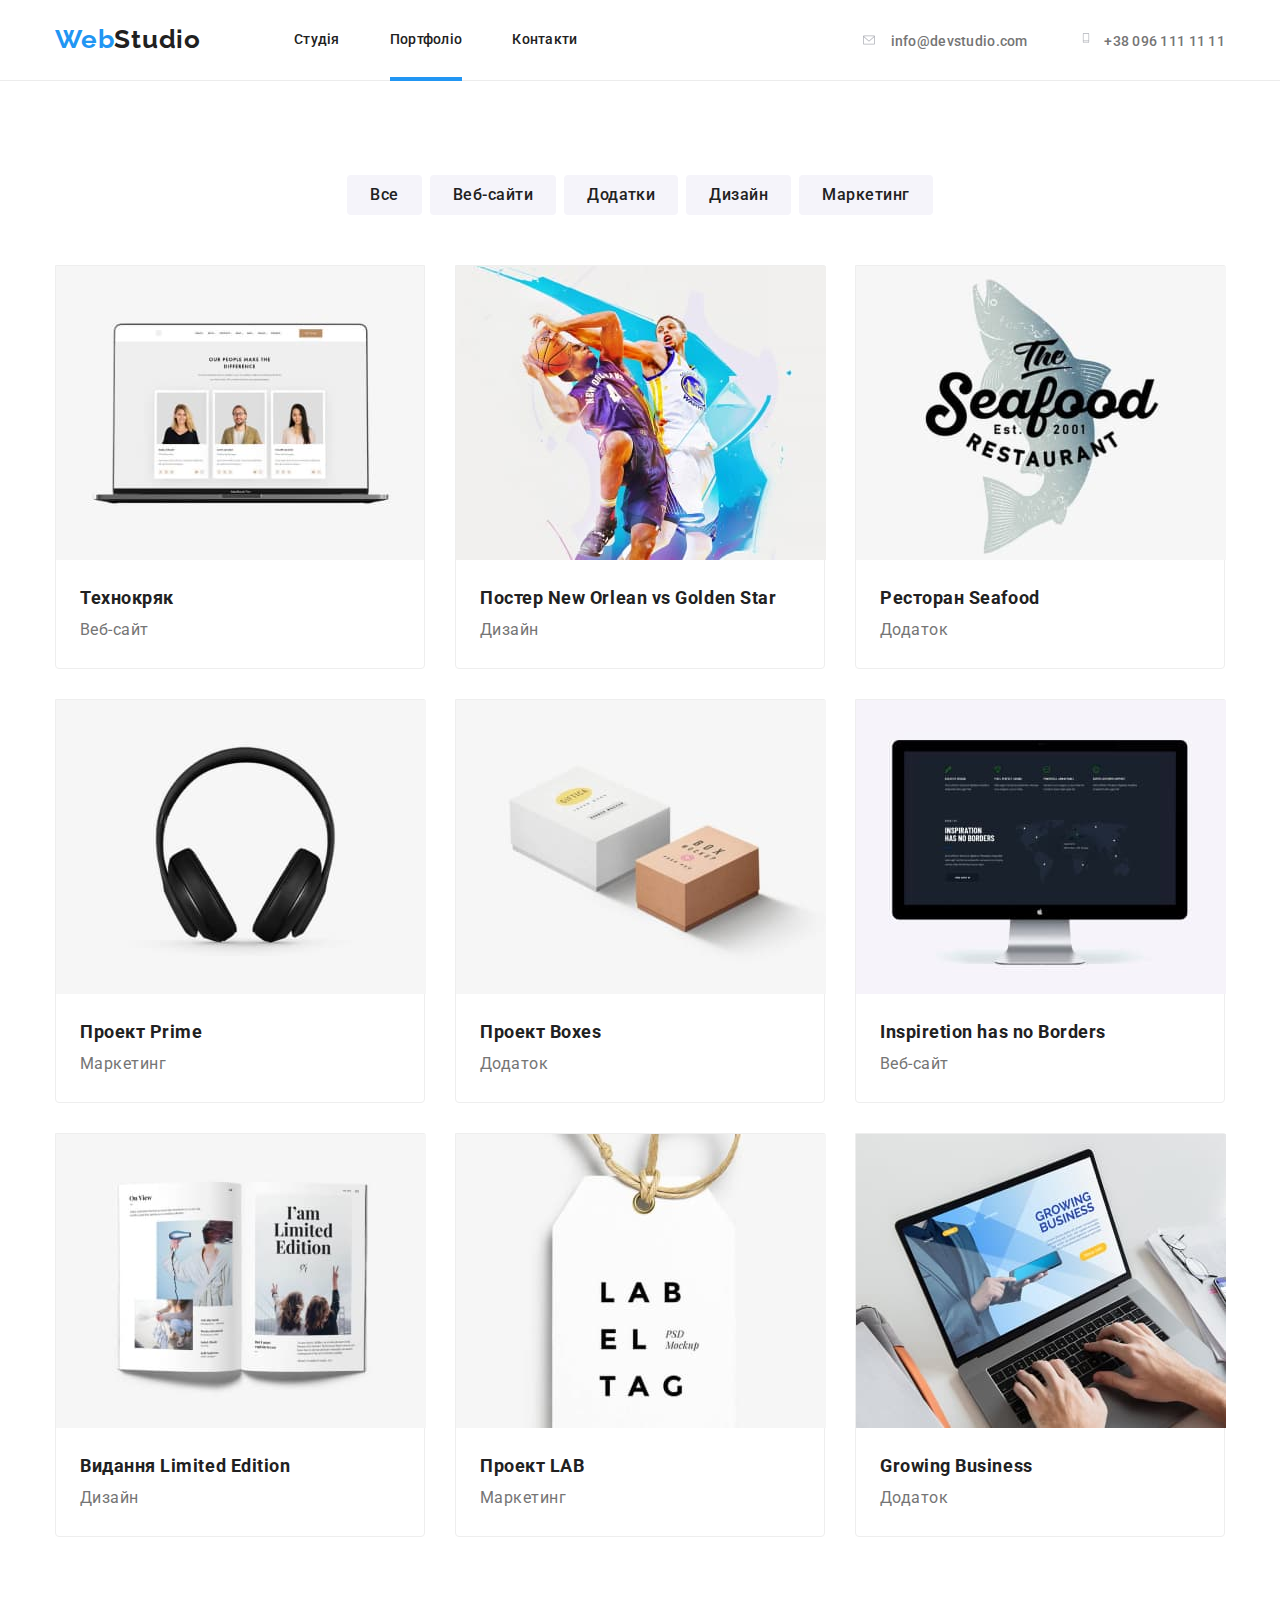
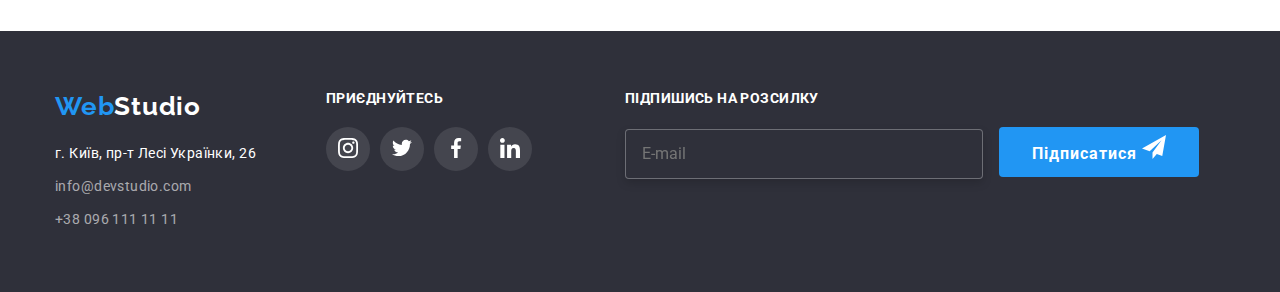
==== commit 5db0314a: "Update portfolio.html" ====
--- a/portfolio.html
+++ b/portfolio.html
@@ -21,7 +21,7 @@
                             <a href="./index.html" class="site-nav__menu--link">Студія</a>
                         </li>
                         <li class="site-nav__menu--pos">
-                            <a href="./portfolio.html" class="site-nav__menu--link site-nav__menu--line">Портфоліо</a>
+                            <a href="./portfolio.html" class="site-nav__menu--link  site-nav__menu--line">Портфоліо</a>
                         </li>
                         <li class="site-nav__menu--pos">
                             <a href="#adress" class="site-nav__menu--link">Контакти</a>
@@ -50,50 +50,62 @@
                     </svg>
                 </button> 
                 <div class="menu__contener" id="menu-contener" data-menu>
-                    <nav class="menu__contener--nav">
-                        <ul class="list">
-                            <li class="menu__contener--list-pos">
-                                <a href="./index.html" class="menu__contener--list">Студія</a>
-                            </li>
-                            <li class="menu__contener--list-pos">
-                                <a href="./portfolio.html" class="menu__contener--list menu__contener--list-activ">Портфоліо</a>
-                            </li>
-                            <li class="menu__contener--list-pos">
-                                <a href="#adress" class="menu__contener--list ">Контакти</a>
-                            </li>
-                        </ul>
+                    <div class="menu__contener--close-pos">
+                        <nav class="menu__contener--nav">
                         
-                    </nav>
-                    <div class="menu__contener--contact"> 
-                        <ul class="list ">
-                            <li class="menu__contener--list-pos">
-                                <a href="tel:+380961111111" class="menu__contener--list menu__contener--list-tel">+38 096 111 11 11</a>   
-                            </li>
-                            <li class="">
-                                <a href="mailto:info@devstudio.com" class="menu__contener--list menu__contener--list-mail">info@devstudio.com</a>
-                                
-                            </li>      
-                        </ul>              
-                    </div>
-                    <div class="menu__contener--socio"> 
-                        <ul class="list menu__contener--socio-list">
-                            <li class="menu__contener--socio-list-pos">
-                                <a href="" class="menu__contener--list menu__contener--list-socio">Instagram</a>   
-                            </li>
-                            <li class="menu__contener--socio-list-pos">
-                                <a href="" class="menu__contener--list menu__contener--list-socio">Twitter</a>
-                                
-                            </li> 
-                            <li class="menu__contener--socio-list-pos">
-                                <a href="" class="menu__contener--list menu__contener--list-socio">Facebook</a>
-                                
-                            </li>  
-                            <li class="menu__contener--socio-list-pos">
-                                <a href="" class="menu__contener--list menu__contener--list-socio">LinkedIn</a>
-                                
-                            </li>
-                        </ul>              
-                    </div>
+                            <ul class="list">
+                                <li class="menu__contener--list-pos">
+                                    <a href="./index.html" class="menu__contener--list">Студія</a>
+                                </li>
+                                <li class="menu__contener--list-pos">
+                                    <a href="./portfolio.html" class="menu__contener--list menu__contener--list-activ">Портфоліо</a>
+                                </li>
+                                <li class="menu__contener--list-pos">
+                                    <a href="#adress" class="menu__contener--list ">Контакти</a>
+                                </li>
+                            </ul>
+                            
+                        </nav>
+                        <div class="menu__contener--contact"> 
+                            <ul class="list ">
+                                <li class="menu__contener--list-pos">
+                                    <a href="tel:+380961111111" class="menu__contener--list menu__contener--list-tel">+38 096 111 11 11</a>   
+                                </li>
+                                <li class="">
+                                    <a href="mailto:info@devstudio.com" class="menu__contener--list menu__contener--list-mail">info@devstudio.com</a>
+                                    
+                                </li>      
+                            </ul>              
+                        </div>
+                        <div class="menu__contener--socio"> 
+    
+                            <ul class="list menu__contener--socio-list">
+                                <li class="menu__contener--socio-list-pos">
+                                    <a href="" class="menu__contener--list menu__contener--list-socio">Instagram</a>   
+                                </li>
+                                <li class="menu__contener--socio-list-pos">
+                                    <a href="" class="menu__contener--list menu__contener--list-socio">Twitter</a>
+                                    
+                                </li> 
+                                <li class="menu__contener--socio-list-pos">
+                                    <a href="" class="menu__contener--list menu__contener--list-socio">Facebook</a>
+                                    
+                                </li>  
+                                <li class="menu__contener--socio-list-pos">
+                                    <a href="" class="menu__contener--list menu__contener--list-socio">LinkedIn</a>
+                                    
+                                </li>
+                            </ul>
+                                     
+                        </div>
+
+                    </div>                   
+                    
+                    <button type="button"  class="buttom__menu--cross-s" aria-controls="menu-contener" aria-expanded="false" data-menu-buttonn>
+                        <svg  width="40" height="40" aria-label="Переключатель мобильного меню">
+                            <use href="./images/icons.svg#icon-close_40px-1"></use>
+                        </svg>
+                    </button> 
 
                 </div>      
             </div>         
@@ -128,7 +140,7 @@
                         <a class="portfolio-hero__block">
                             <div class="portfolio-hero__thumb">
                                 <p class="portfolio-hero__thumb-text">Ресурс пропонує комплексні пропозиції з різним рівнем функціоналу та сервісів. Все це дозволить відвідувачу отримати вичерпні відомості про компанію чи приватну особу.</p>
-                                <img class="portfolio-hero__content--pos-img" srcset= "./images/1.jpg 1x, ./images/1-1.jpg 2x" src="./images/1.jpg" alt="Веб-сайт Технокряк" width="370" height="294" />
+                                <img class="portfolio-hero__content--pos-img" srcset= "./images/1.jpg 1x, ./images/1-1.jpg 2x" src="./images/1.jpg" alt="Веб-сайт Технокряк"/>
                                 
                              </div>                               
                             <div class="portfolio-hero__text">
@@ -139,8 +151,7 @@
                     </li>
                     <li class="portfolio-hero__content--pos">
                         <a class="portfolio-hero__block" >
-                                <p class="portfolio-hero__thumb-text">Ресурс пропонує комплексні пропозиції з різним рівнем функціоналу та сервісів. Все це дозволить відвідувачу отримати вичерпні відомості про компанію чи приватну особу.</p>
-                            <img class="portfolio-hero__content--pos-img" srcset= "./images/2.jpg 1x, ./images/2-2.jpg 2x" src="./images/2.jpg" alt="Постер баскетболистов" width="370" height="294" />
+                             <img class="portfolio-hero__content--pos-img" srcset= "./images/2.jpg 1x, ./images/2-2.jpg 2x" src="./images/2.jpg" alt="Постер баскетболистов"/>
                             <div class="portfolio-hero__text">
                                 <p class="portfolio-hero__titly">Постер<span lang="en"> New Orlean vs Golden Star</span></p>
                                 <p class="portfolio-hero__types">Дизайн</p>
@@ -280,6 +291,7 @@
             
         </div>        
     </footer>
-    <script src="./js/mobile-menu.js"></script>   
+    <script src="./js/mobile-menu.js"></script>
+    <script src="./js/mobile-menu-close.js"></script>  
 </body>
 </html>--- a/css/main.min.css
+++ b/css/main.min.css
@@ -1 +1 @@
-:root{--color-text: #212121;--color-fon: #FFFFFF;--color-fon-two:#F5F4FA;--color-acsent: #2196f3;--color-buttom: #757575;--color-icon:#AFB1B8}body{background-color:var(--color-fon);color:var(--color-text);font-family:Roboto,sans-serif;text-decoration:none;margin:0}body.modal-open{overflow:hidden}.list{margin:0;padding:0}ul{list-style:none}h1,h2,h3{margin-top:0;margin-bottom:0}a{outline:0}button{outline:0}.button{display:inline-block;cursor:pointer;text-align:center;font-family:Roboto,sans-serif;font-weight:500;line-height:1.625;font-size:16px;letter-spacing:.03em;color:var(--color-text);background-color:var(--color-fon-two);border-radius:4px;border:1px solid rgba(0,0,0,0);transition:color 250ms cubic-bezier(0.4, 0, 0.2, 1),border-color 250ms cubic-bezier(0.4, 0, 0.2, 1),background-color 250ms cubic-bezier(0.4, 0, 0.2, 1),box-shadow 250ms cubic-bezier(0.4, 0, 0.2, 1)}.button:hover,.button:focus{color:var(--color-fon);border-color:var(--color-acsent);background-color:var(--color-acsent);box-shadow:0px 3px 1px rgba(0,0,0,.1),0px 1px 2px rgba(0,0,0,.08),0px 2px 2px rgba(0,0,0,.12)}.hero__button{font-weight:700;line-height:1.88;letter-spacing:.06em;color:var(--color-fon);background-color:var(--color-acsent);border:0;padding:10px 32px;min-width:200px;height:50px;margin-top:30px;transition:background-color 250ms cubic-bezier(0.4, 0, 0.2, 1)}.hero__button:hover,.hero__button:focus{background-color:rgba(33,150,243,.8)}.footer__button{font-weight:700;line-height:1.88;font-size:16px;letter-spacing:.06em;width:200px;height:50px;border:none;color:var(--color-fon);background-color:var(--color-acsent);fill:var(--color-fon);border-color:var(--color-acsent);transition:background-color 250ms cubic-bezier(0.4, 0, 0.2, 1)}.footer__button:hover,.footer__button:focus{background-color:rgba(33,150,243,.9)}@media screen and (min-width: 768px)and (max-width: 1199px){.footer__button{margin-top:20px;margin-left:140px}}.form__buttom{font-weight:700;line-height:1.88;font-size:16px;letter-spacing:.06em;min-width:200px;height:50px;background-color:var(--color-acsent);border:0;color:var(--color-fon);padding:10px 55px;margin-top:30px;margin-left:124px;transition:box-shadow 250ms cubic-bezier(0.4, 0, 0.2, 1),background-color 250ms cubic-bezier(0.4, 0, 0.2, 1)}.form__buttom:hover,.form__buttom:focus{box-shadow:0px 4px 4px rgba(0,0,0,.15);background-color:rgba(33,150,243,.9)}.button__portfolio{padding:6px 22px}@media screen and (min-width: 1200px){.clients{padding-top:94px;padding-bottom:94px}}@media screen and (max-width: 1199px){.clients{padding-top:60px;padding-bottom:60px}}.clients__header{font-size:36px;font-weight:700;line-height:1.16;letter-spacing:.03em;text-align:center;margin-bottom:50px}@media screen and (max-width: 1199px){.clients__header{font-size:28px;line-height:1.18;margin-bottom:30px}}.clients__content{fill:var(--color-icon);justify-content:center;align-items:center;display:flex;flex-wrap:wrap;margin-left:auto;margin-right:auto}@media screen and (min-width: 480px){.clients__content{display:flex;flex-wrap:wrap;margin:-15px}}.client__icon{display:block;text-align:center;padding-top:16px;cursor:pointer;border:1px solid var(--color-icon);border-radius:4px;fill:var(--color-icon);width:170px;height:92px;transition:fill 250ms cubic-bezier(0.4, 0, 0.2, 1),border 250ms cubic-bezier(0.4, 0, 0.2, 1)}.client__icon:hover,.client__icon:focus{fill:var(--color-acsent);border:1px solid var(--color-acsent)}.clients__content--pos{margin:15px}.comanda{background-color:var(--color-fon-two);margin-left:auto;margin-right:auto}@media screen and (min-width: 1200px){.comanda{padding-bottom:94px;padding-top:94px}}@media screen and (max-width: 1199px){.comanda{padding-bottom:60px;padding-top:60px}}@media screen and (max-width: 767px){.comanda{width:480px}}@media screen and (min-width: 768px)and (max-width: 1199px){.comanda{width:768px}}.comanda__header{font-size:36px;font-weight:700;line-height:1.16;letter-spacing:.03em;text-align:center;margin-bottom:50px}@media screen and (max-width: 1199px){.comanda__header{font-size:28px;line-height:1.18;margin-bottom:30px}}.comanda__content{margin-left:auto;margin-right:auto;justify-content:center}@media screen and (min-width: 480px){.comanda__content{display:flex;flex-wrap:wrap;margin:-15px}}.comanda__content--pos{border-radius:0px 0px 4px 4px;box-shadow:0px 1px 3px rgba(0,0,0,.12),0px 1px 1px rgba(0,0,0,.14),0px 2px 1px rgba(0,0,0,.2);background-color:var(--color-fon)}@media screen and (min-width: 768px){.comanda__content--pos{margin:15px}}@media screen and (max-width: 767px){.comanda__content--pos:not(:last-child){margin-bottom:30px}}@media screen and (min-width: 320px)and (max-width: 767px){.comanda__content--pos{width:450px;height:622px}}@media screen and (min-width: 768px)and (max-width: 1199px){.comanda__content--pos{width:354px;height:536px}}.comanda__content--pos-img{display:block;text-align:center;justify-content:center}@media screen and (min-width: 320px)and (max-width: 767px){.comanda__content--pos-img{width:450px;height:460px}}@media screen and (min-width: 768px)and (max-width: 1199px){.comanda__content--pos-img{width:354px;height:374px}}.comanda__text{padding-top:30px;padding-bottom:30px}.comanda__fio{font-weight:500;line-height:1.2;font-size:16px;letter-spacing:.03em;text-align:center;margin-top:0;margin-bottom:0;padding-bottom:10px}.comanda__profeshion{color:var(--color-buttom);font-weight:400;line-height:1.2;font-size:16px;letter-spacing:.03em;text-align:center;margin-top:0;margin-bottom:0;padding-bottom:16px}.comanda__socio{display:flex;justify-content:center}.comanda__icon{display:block;width:44px;height:44px;text-align:center;padding-top:25%;border-radius:50%;background-color:rgba(33,150,243,0);fill:var(--color-icon);transition:fill 250ms cubic-bezier(0.4, 0, 0.2, 1),border-radius 250ms cubic-bezier(0.4, 0, 0.2, 1),background-color 250ms cubic-bezier(0.4, 0, 0.2, 1)}.comanda__icon:hover,.comanda__icon:focus{fill:#fff;border-radius:50%;background-color:var(--color-acsent)}.comanda__sosio--pos{margin-right:10px}.comanda__sosio--pos:last-child{margin-right:0}.container{margin-left:auto;margin-right:auto;padding-left:15px;padding-right:15px}@media screen and (min-width: 320px){.container{width:480px}}@media screen and (min-width: 768px){.container{width:768px}}@media screen and (min-width: 1200px){.container{width:1200px}}.contact{font-family:Roboto,sans-serif;font-weight:500;font-size:14px;line-height:1.14;letter-spacing:.02em;color:var(--color-buttom);margin-left:auto}@media screen and (max-width: 1200px){.contact{display:flex;flex-direction:column}}@media screen and (max-width: 768px){.contact{display:none}}.contact__adress{text-decoration:none;font-weight:500;line-height:1.14;font-size:14px;letter-spacing:.02em;color:var(--color-buttom)}.contact__adress--pos{transition:color 250ms cubic-bezier(0.4, 0, 0.2, 1)}@media screen and (min-width: 1200px){.contact__adress--pos:not(:first-child){margin-left:50px}}.contact__adress--pos:hover,.contact__adress--pos:focus{color:var(--color-acsent)}.contact__icon{fill:var(--color-icon);margin-right:10px;transition:fill 250ms cubic-bezier(0.4, 0, 0.2, 1)}.contact__adress:hover .contact__icon,.contact__adress:focus .contact__icon{fill:var(--color-acsent)}.quality{margin-left:auto;margin-right:auto}@media screen and (min-width: 1200px){.quality{padding-top:94px}}@media screen and (max-width: 1199px){.quality{padding-top:60px;padding-bottom:60px}}.quality__header{font-size:0}.quality__content{margin-left:auto;margin-right:auto;justify-content:center}@media screen and (min-width: 320px){.quality__content{display:flex;flex-wrap:wrap;margin:-15px}}@media screen and (min-width: 768px){.quality__content--pos{margin:15px}}@media screen and (max-width: 767px){.quality__content--pos:not(:last-child){margin-bottom:30px}}@media screen and (min-width: 320px)and (max-width: 1199px){.quality__content--pos{width:354px;height:226px}}.quality__icon{display:flex;height:120px;background:var(--color-fon-two);border-radius:4px;justify-content:center;align-items:center}.quality__titel{font-weight:700;line-height:1.14;font-size:14px;letter-spacing:.03em;margin-top:30px}.quality__text{color:var(--color-buttom);font-weight:400;line-height:1.7;font-size:14px;letter-spacing:.03em;width:270px;height:75px;margin-top:0;margin-bottom:0;padding-top:10px}.header{margin-left:auto;margin-right:auto;position:relative;border-bottom:1px solid #ececec}@media screen and (max-width: 767px){.header{width:480px}}@media screen and (min-width: 768px)and (max-width: 1199px){.header{width:768px}}.header__flex{display:flex;align-items:center;justify-content:space-between}@media(min-device-pixel-ratio: 2),(-webkit-min-device-pixel-ratio: 2),(min-resolution: 192dpi),(min-resolution: 2dppx){.hero{background-image:url("fonhero1.jpg")}}.hero{background:#c4c4c4;background-image:linear-gradient(to right, rgba(47, 48, 58, 0.4), rgba(47, 48, 58, 0.4)),url("../images/fonhero.jpg");background-size:cover;background-repeat:no-repeat;background-position:center;padding-bottom:280px;padding-top:200px;margin-left:auto;margin-right:auto;align-items:center;text-align:center}@media screen and (max-width: 767px){.hero{width:480px;height:400px}}@media screen and (min-width: 768px)and (max-width: 1199px){.hero{min-width:768px;height:400px}}@media screen and (min-width: 1200px){.hero{width:1600px;height:600px}}.hero__header{font-weight:900;font-size:44px;line-height:1.36;letter-spacing:.06em;color:var(--color-fon);max-width:696px;margin:auto}@media screen and (max-width: 1199px){.hero__header{line-height:1.4;font-size:26px;line-height:1.6;max-width:360px}}.logo{font-family:Raleway,sans-serif;font-weight:700;line-height:1.2;font-size:26px;letter-spacing:.03em;color:var(--color-text);text-decoration:none}.logo__web{color:var(--color-acsent)}.logo--header{margin-right:93px;padding-top:24px;padding-bottom:25px}.logo--footer{margin-bottom:20px;color:var(--color-fon)}.backdrop{position:fixed;top:0;left:0;width:100%;height:100%;background-color:rgba(0,0,0,.2);transition:opacity 250ms cubic-bezier(0.4, 0, 0.2, 1),visibility 250ms cubic-bezier(0.4, 0, 0.2, 1);overflow-y:scroll}.backdrop.is-hidden{opacity:0;pointer-events:none;visibility:hidden}.modal{position:absolute;top:50%;left:50%;transform:translate(-50%, -50%);min-width:528px;min-height:581px;background:#fff;box-shadow:0px 1px 3px rgba(0,0,0,.12),0px 1px 1px rgba(0,0,0,.14),0px 2px 1px rgba(0,0,0,.2);border-radius:4px}@media screen and (min-width: 320px)and (max-width: 1200px){.modal{width:450px;height:609px}}.modal__button-close--pos{position:absolute;top:8px;right:8px}.modal__button-close--icon{position:absolute;transform:translate(-50%, -50%)}.modal__button-close{position:relative;display:block;width:30px;height:30px;cursor:pointer;border-radius:50%;background:#fff;border:1px solid rgba(0,0,0,.1);fill:#000;transition:fill 250ms cubic-bezier(0.4, 0, 0.2, 1)}.modal__button-close:hover{fill:var(--color-acsent)}.modal__container{padding:40px;min-width:100%;min-height:100%}.modal__header{text-align:center;font-weight:700;font-size:20px;line-height:1.15;letter-spacing:.03em;color:var(--color-text);margin-bottom:10px}.form__content{display:flex;flex-direction:column;margin-bottom:10px;transition:fill 250ms cubic-bezier(0.4, 0, 0.2, 1),border-color 250ms cubic-bezier(0.4, 0, 0.2, 1)}.form__content:hover,.form__content:focus{fill:var(--color-acsent);border-color:var(--color-acsent)}.form__cell{position:relative}.form__label{font-weight:400;font-size:12px;line-height:1.17;letter-spacing:.01em;color:var(--color-buttom);margin-bottom:4px}.form__input{cursor:pointer;height:40px;width:100%;background:var(--color-fon);border:1px solid rgba(33,33,33,.2);border-radius:4px;color:var(--color-buttom);padding-left:40px}.form__input:hover,.form__input:focus{outline:0;border-color:var(--color-acsent)}.form__input:focus+.form__icon--person{fill:var(--color-acsent)}.form__textarea{cursor:pointer;resize:none;width:100%;height:120px;font-size:14px;line-height:1.14;letter-spacing:.01em;background:var(--color-fon);border:1px solid rgba(33,33,33,.2);border-radius:4px;color:var(--color-buttom);padding:12px 16px;transition:border-color 250ms cubic-bezier(0.4, 0, 0.2, 1),opacity 250ms cubic-bezier(0.4, 0, 0.2, 1)}.form__textarea:hover,.form__textarea:focus{outline:0;border-color:var(--color-acsent)}.form__icon--person{position:absolute;left:1px;transform:translate(50%, 50%)}.form__terms{position:relative;text-align:center;margin-top:20px}.form__label-check{font-weight:400;font-size:12px;line-height:1.16;letter-spacing:.03em;color:var(--color-buttom)}@media screen and (min-width: 1200px){.form__label-check{font-size:14px;line-height:1.71}}.form__treaty{color:var(--color-acsent)}.form__checkbox{position:absolute;top:5px;left:0;-webkit-appearance:none;-moz-appearance:none;appearance:none;width:16px;height:15px}.form__icon-svg{color:var(--color-buttom)}.form-input:focus+.form-icon-person{fill:var(--color-acsent)}.form__icon-svg{position:absolute;top:5px;left:30px;border-radius:4px;width:16px;height:15px;border:2px solid #000}.form__checkbox:checked+.form__icon-svg{background-image:url("../images/icon check .svg");border:0}.buttom__menu{display:inline-block;padding:0;margin:0;border:none;background-color:rgba(0,0,0,0);fill:var(--color-text)}@media screen and (min-width: 768px){.buttom__menu{display:none}}.buttom__menu .buttom__menu--cross{display:none}.buttom__menu.is-open .buttom__menu--cross{display:block;transition:color 250ms cubic-bezier(0.4, 0, 0.2, 1)}.buttom__menu.is-open .buttom__menu--cross:hover,.buttom__menu.is-open .buttom__menu--cross:focus{fill:var(--color-acsent)}.buttom__menu.is-open .buttom__menu--menu{display:none;transition:color 250ms cubic-bezier(0.4, 0, 0.2, 1)}.buttom__menu.is-open .buttom__menu--menu:hover,.buttom__menu.is-open .buttom__menu--menu:focus{fill:var(--color-acsent)}.menu__contener{display:none;padding:48px 40px;position:absolute;top:100%;left:0;width:100%;font-size:40px;height:796px;background-color:var(--color-fon);box-shadow:0px 4px 8px rgba(0,0,0,.04),0px 2px 4px rgba(0,0,0,.08),0px 1px 3px rgba(0,0,0,.16);z-index:1}@media screen and (max-width: 768px){.menu__contener.is-open{display:block}}.menu__contener--list{font-family:Roboto;text-decoration:none;font-weight:500;font-size:40px;line-height:1.18;letter-spacing:.02em;color:var(--color-text);transition:color 250ms cubic-bezier(0.4, 0, 0.2, 1)}.menu__contener--list:hover,.menu__contener--list:focus{color:var(--color-acsent)}.menu__contener--list-pos{margin-top:32px}.menu__contener--list-tel{color:var(--color-buttom);font-size:34px}.menu__contener--list-mail{color:var(--color-buttom);font-size:24px}.menu__contener--list-socio{color:var(--color-acsent);font-size:18px;line-height:1.22}.menu__contener--list-activ{color:var(--color-acsent)}.menu__contener--nav{display:flex;flex-direction:column;justify-content:center}.menu__contener--contact{display:flex;flex-direction:column;margin-top:222px}.menu__contener--socio{display:flex;margin-top:64px}.menu__contener--socio-list{display:flex;text-align:center}.menu__contener--socio-list-pos:not(:first-child){margin-left:10px;padding-left:10px;border-left:2px solid var(--color-buttom)}.portfolio-hero{justify-content:center;margin-left:auto;margin-right:auto}@media screen and (min-width: 1200px){.portfolio-hero{padding-bottom:94px;padding-top:94px}}@media screen and (max-width: 1199px){.portfolio-hero{padding-bottom:60px;padding-top:60px}}@media screen and (max-width: 767px){.portfolio-hero{width:480px}}@media screen and (min-width: 768px)and (max-width: 1199px){.portfolio-hero{width:768px}}.portfolio-hero__header{font-size:0;margin:0}.portfolio-hero__content{margin-left:auto;margin-right:auto;display:flex;flex-wrap:wrap;margin-right:-15px;margin-left:-15px}.portfolio-hero__content--pos{cursor:pointer;height:404px}@media screen and (min-width: 480x){.portfolio-hero__content--pos{margin:-15px}}@media screen and (min-width: 768px){.portfolio-hero__content--pos{margin:15px}}@media screen and (max-width: 767px){.portfolio-hero__content--pos:not(:last-child){margin-bottom:30px}}@media screen and (min-width: 320px)and (max-width: 767px){.portfolio-hero__content--pos{width:450px}}@media screen and (min-width: 768px)and (max-width: 1199px){.portfolio-hero__content--pos{width:354px}}@media screen and (min-width: 1200px){.portfolio-hero__content--pos{width:370px}}.portfolio-hero__block{display:inline-block;width:100%;height:404px;border:1px solid #eee;border-radius:0px 0px 4px 4px;transition:box-shadow 250ms cubic-bezier(0.4, 0, 0.2, 1)}.portfolio-hero__block:hover{box-shadow:0px 1px 3px rgba(0,0,0,.12),0px 1px 1px rgba(0,0,0,.14),0px 2px 1px rgba(0,0,0,.2)}.portfolio-hero__block:hover .portfolio-hero__thumb::before{opacity:1;transform:translateY(0)}.portfolio-hero__block:hover .portfolio-hero__thumb-text{opacity:1;transform:translateY(0)}@media screen and (min-width: 320px)and (max-width: 767px){.portfolio-hero__content--pos-img{width:450px;height:294px}}@media screen and (min-width: 768px)and (max-width: 1199px){.portfolio-hero__content--pos-img{width:354px;height:294px}}.portfolio-hero__titly{margin-top:0;margin-bottom:0;font-weight:700;line-height:1.4;font-size:18px;letter-spacing:.03em;padding-bottom:4px}.portfolio-hero__types{font-weight:400;line-height:2;font-size:16px;letter-spacing:.03em;color:var(--color-buttom);margin-top:0;margin-bottom:0}.portfolio-hero__text{padding:20px 24px}.portfolio-hero__thumb{position:relative;overflow:hidden}.portfolio-hero__thumb::before{display:inline-block;content:"";position:absolute;top:0;left:0;width:100%;height:100%;background-color:rgba(33,150,243,.9);opacity:0;transform:translateY(100%);transition:transform 250ms cubic-bezier(0.4, 0, 0.2, 1),opacity 250ms cubic-bezier(0.4, 0, 0.2, 1)}.portfolio-hero__thumb-text{position:absolute;top:0;left:0;width:100%;height:100%;color:var(--color-fon);font-weight:400;letter-spacing:.03em;line-height:1.55;font-size:18px;padding:63px 24px;opacity:0}.portfolio-hero__buttoms{display:flex;flex-wrap:wrap;justify-content:center}@media screen and (max-width: 768px){.portfolio-hero__buttoms{justify-content:left}}@media screen and (max-width: 1199px){.portfolio-hero__buttoms{margin-bottom:30px}}@media screen and (min-width: 1200px){.portfolio-hero__buttoms{margin-bottom:50px}}.portfolio-hero__buttoms--pos:not(:last-child){margin-right:8px}@media screen and (max-width: 767px){.portfolio-hero__buttoms--pos{margin-bottom:15px}}.site-nav{font-weight:500;line-height:1.14;font-size:14px;letter-spacing:.02em}@media screen and (max-width: 768px){.site-nav{display:none}}.site-nav__menu{display:flex}.site-nav__menu--pos{margin-right:50px}.site-nav__menu--pos:nth-child(3){margin-right:0}.site-nav__menu--link{color:var(--color-text);text-decoration:none;transition:color 250ms cubic-bezier(0.4, 0, 0.2, 1)}.site-nav__menu--link:hover,.site-nav__menu--link:focus{color:var(--color-acsent)}.site-nav__menu--line{position:relative}.site-nav__menu--line::after{display:block;position:absolute;top:46px;content:"";width:100%;height:4px;background-color:var(--color-acsent)}.work{padding-top:94px;padding-bottom:94px}@media screen and (max-width: 1200px){.work{display:none}}.work__header{font-size:36px;font-weight:700;line-height:1.16;letter-spacing:.03em;text-align:center;margin-bottom:50px}.work__content{display:flex}.work__content--pos{margin-right:30px}.work__content--pos:last-child{margin-right:0}.work__img{display:block;position:relative;width:370px;height:294px;margin:0}.work__text{position:absolute;bottom:0;padding-top:27px;margin:0;font-size:14px;font-weight:700;line-height:1.14;letter-spacing:.03em;text-align:center;height:70px;width:100%;color:var(--color-fon);background-color:rgba(47,48,58,.8);z-index:0}.footer{background-color:#2f303a;height:252px;margin-left:auto;margin-right:auto;padding-top:60px;padding-bottom:60px;background-color:#2f303a}@media screen and (max-width: 767px){.footer{height:603px;width:480px}}@media screen and (min-width: 768px)and (max-width: 1199px){.footer{height:463px;width:768px}}.footer__flex{display:flex}@media screen and (max-width: 767px){.footer__flex{flex-direction:column;justify-content:center;text-align:center}}@media screen and (min-width: 768px)and (max-width: 1199px){.footer__flex{flex-wrap:wrap;justify-content:center;text-align:center}}.footer__adress{display:inline-flex;text-decoration:none;flex-direction:column}.footer__contact{text-decoration:none;font-family:Roboto,sans-serif;font-weight:400;line-height:1.71;font-size:14px;letter-spacing:.03em;color:rgba(255,255,255,.6);padding-top:9px}.footer__street{font-family:Roboto,sans-serif;font-weight:400;line-height:1.71;font-size:14px;letter-spacing:.03em;color:var(--color-fon);text-decoration:none}.footer__sosio{margin-left:70px}@media screen and (max-width: 767px){.footer__sosio{margin-top:60px;margin-left:0}}.footer__titel{font-weight:700;font-size:14px;line-height:1.14;letter-spacing:.03em;color:var(--color-fon);margin-bottom:20px}.footer__sosio--pos{display:flex;justify-content:center}.footer__icon{display:block;text-align:center;padding-top:25%;width:44px;height:44px;border-radius:50%;background-color:rgba(255,255,255,.1);cursor:pointer;fill:#fff;border:0;transition:border-color 250ms cubic-bezier(0.4, 0, 0.2, 1),background-color 250ms cubic-bezier(0.4, 0, 0.2, 1)}.footer__icon:hover,.footer__icon:focus{background-color:var(--color-acsent);border-color:var(--color-acsent)}.footer__icon--pos{margin-right:10px}.footer__icon--pos:last-child{margin-right:0}.footer__form{margin-left:93px}@media screen and (max-width: 1199px){.footer__form{margin-top:60px;margin-left:0}}.footer__input{min-width:358px;height:50px;border:1px solid rgba(255,255,255,.3);filter:drop-shadow(0px 4px 4px rgba(0, 0, 0, 0.15));border-radius:4px;color:var(--color-icon);background-color:#2f303a;margin-right:12px;padding-left:16px}@media screen and (max-width: 767px){.footer__input{margin-bottom:30px}}@media screen and (min-width: 768px)and (max-width: 1199px){.footer__input{min-width:450px}}@media screen and (min-width: 768px)and (max-width: 1199px){.footer__form--content{display:flex;flex-direction:column;justify-content:center;text-align:center}}/*# sourceMappingURL=main.min.css.map */+:root{--color-text: #212121;--color-fon: #FFFFFF;--color-fon-two: #F5F4FA;--color-acsent: #2196f3;--color-buttom: #757575;--color-icon: #AFB1B8}body{background-color:var(--color-fon);color:var(--color-text);font-family:Roboto,sans-serif;text-decoration:none;margin:0}body.modal-open{overflow:hidden}.list{margin:0;padding:0}ul{list-style:none}h1,h2,h3{margin-top:0;margin-bottom:0}a{outline:0}button{outline:0}.button{display:inline-block;cursor:pointer;text-align:center;font-family:Roboto,sans-serif;font-weight:500;line-height:1.625;font-size:16px;letter-spacing:.03em;color:var(--color-text);background-color:var(--color-fon-two);border-radius:4px;border:1px solid rgba(0,0,0,0);-webkit-transition:color 250ms cubic-bezier(0.4, 0, 0.2, 1),border-color 250ms cubic-bezier(0.4, 0, 0.2, 1),background-color 250ms cubic-bezier(0.4, 0, 0.2, 1),-webkit-box-shadow 250ms cubic-bezier(0.4, 0, 0.2, 1);transition:color 250ms cubic-bezier(0.4, 0, 0.2, 1),border-color 250ms cubic-bezier(0.4, 0, 0.2, 1),background-color 250ms cubic-bezier(0.4, 0, 0.2, 1),-webkit-box-shadow 250ms cubic-bezier(0.4, 0, 0.2, 1);transition:color 250ms cubic-bezier(0.4, 0, 0.2, 1),border-color 250ms cubic-bezier(0.4, 0, 0.2, 1),background-color 250ms cubic-bezier(0.4, 0, 0.2, 1),box-shadow 250ms cubic-bezier(0.4, 0, 0.2, 1);transition:color 250ms cubic-bezier(0.4, 0, 0.2, 1),border-color 250ms cubic-bezier(0.4, 0, 0.2, 1),background-color 250ms cubic-bezier(0.4, 0, 0.2, 1),box-shadow 250ms cubic-bezier(0.4, 0, 0.2, 1),-webkit-box-shadow 250ms cubic-bezier(0.4, 0, 0.2, 1)}.button:hover,.button:focus{color:var(--color-fon);border-color:var(--color-acsent);background-color:var(--color-acsent);-webkit-box-shadow:0px 3px 1px rgba(0,0,0,.1),0px 1px 2px rgba(0,0,0,.08),0px 2px 2px rgba(0,0,0,.12);box-shadow:0px 3px 1px rgba(0,0,0,.1),0px 1px 2px rgba(0,0,0,.08),0px 2px 2px rgba(0,0,0,.12)}.hero__button{font-weight:700;line-height:1.88;letter-spacing:.06em;color:var(--color-fon);background-color:var(--color-acsent);border:0;padding:10px 32px;min-width:200px;height:50px;margin-top:30px;-webkit-transition:background-color 250ms cubic-bezier(0.4, 0, 0.2, 1);transition:background-color 250ms cubic-bezier(0.4, 0, 0.2, 1)}.hero__button:hover,.hero__button:focus{background-color:rgba(33,150,243,.8)}.footer__button{font-weight:700;line-height:1.88;font-size:16px;letter-spacing:.06em;width:200px;height:50px;border:none;color:var(--color-fon);background-color:var(--color-acsent);fill:var(--color-fon);border-color:var(--color-acsent);-webkit-transition:background-color 250ms cubic-bezier(0.4, 0, 0.2, 1);transition:background-color 250ms cubic-bezier(0.4, 0, 0.2, 1)}.footer__button:hover,.footer__button:focus{background-color:rgba(33,150,243,.9)}@media screen and (min-width: 768px)and (max-width: 1199px){.footer__button{margin-top:20px;margin-left:140px}}.form__buttom{font-weight:700;line-height:1.88;font-size:16px;letter-spacing:.06em;min-width:200px;height:50px;background-color:var(--color-acsent);border:0;color:var(--color-fon);padding:10px 55px;margin-top:30px;margin-left:85px;-webkit-transition:background-color 250ms cubic-bezier(0.4, 0, 0.2, 1),-webkit-box-shadow 250ms cubic-bezier(0.4, 0, 0.2, 1);transition:background-color 250ms cubic-bezier(0.4, 0, 0.2, 1),-webkit-box-shadow 250ms cubic-bezier(0.4, 0, 0.2, 1);transition:box-shadow 250ms cubic-bezier(0.4, 0, 0.2, 1),background-color 250ms cubic-bezier(0.4, 0, 0.2, 1);transition:box-shadow 250ms cubic-bezier(0.4, 0, 0.2, 1),background-color 250ms cubic-bezier(0.4, 0, 0.2, 1),-webkit-box-shadow 250ms cubic-bezier(0.4, 0, 0.2, 1)}.form__buttom:hover,.form__buttom:focus{-webkit-box-shadow:0px 4px 4px rgba(0,0,0,.15);box-shadow:0px 4px 4px rgba(0,0,0,.15);background-color:rgba(33,150,243,.9)}@media screen and (min-width: 1200px){.form__buttom{margin-left:124px}}.button__portfolio{padding:6px 22px}@media screen and (min-width: 1200px){.clients{padding-top:94px;padding-bottom:94px}}@media screen and (max-width: 1199px){.clients{padding-top:60px;padding-bottom:60px}}.clients__header{font-size:36px;font-weight:700;line-height:1.16;letter-spacing:.03em;text-align:center;margin-bottom:50px}@media screen and (max-width: 1199px){.clients__header{font-size:28px;line-height:1.18;margin-bottom:30px}}.clients__content{fill:var(--color-icon);-webkit-box-pack:center;-ms-flex-pack:center;justify-content:center;-webkit-box-align:center;-ms-flex-align:center;align-items:center;display:-webkit-box;display:-ms-flexbox;display:flex;-ms-flex-wrap:wrap;flex-wrap:wrap;margin:-15px}@media screen and (min-width: 480px){.clients__content{display:-webkit-box;display:-ms-flexbox;display:flex;-ms-flex-wrap:wrap;flex-wrap:wrap;margin:-15px}}.client__icon{display:block;text-align:center;padding-top:16px;cursor:pointer;border:1px solid var(--color-icon);border-radius:4px;fill:var(--color-icon);height:92px;-webkit-transition:fill 250ms cubic-bezier(0.4, 0, 0.2, 1),border 250ms cubic-bezier(0.4, 0, 0.2, 1);transition:fill 250ms cubic-bezier(0.4, 0, 0.2, 1),border 250ms cubic-bezier(0.4, 0, 0.2, 1)}.client__icon:hover,.client__icon:focus{fill:var(--color-acsent);border:1px solid var(--color-acsent)}@media screen and (min-width: 320px)and (max-width: 767px){.client__icon{width:210px}}@media screen and (min-width: 768px)and (max-width: 1199px){.client__icon{width:226px}}@media screen and (min-width: 1200px){.client__icon{width:170px}}.clients__content--pos{margin:15px}.comanda{background-color:var(--color-fon-two);margin-left:auto;margin-right:auto}@media screen and (min-width: 1200px){.comanda{padding-bottom:94px;padding-top:94px}}@media screen and (max-width: 1199px){.comanda{padding-bottom:60px;padding-top:60px}}@media screen and (max-width: 479px){.comanda{min-width:480px}}.comanda__header{font-size:36px;font-weight:700;line-height:1.16;letter-spacing:.03em;text-align:center;margin-bottom:50px}@media screen and (max-width: 1199px){.comanda__header{font-size:28px;line-height:1.18;margin-bottom:30px}}.comanda__content{margin-left:auto;margin-right:auto;-webkit-box-pack:center;-ms-flex-pack:center;justify-content:center;margin:-15px}@media screen and (min-width: 480px){.comanda__content{display:-webkit-box;display:-ms-flexbox;display:flex;-ms-flex-wrap:wrap;flex-wrap:wrap}}.comanda__content--pos{border-radius:0px 0px 4px 4px;-webkit-box-shadow:0px 1px 3px rgba(0,0,0,.12),0px 1px 1px rgba(0,0,0,.14),0px 2px 1px rgba(0,0,0,.2);box-shadow:0px 1px 3px rgba(0,0,0,.12),0px 1px 1px rgba(0,0,0,.14),0px 2px 1px rgba(0,0,0,.2);background-color:var(--color-fon);margin:15px}@media screen and (min-width: 320px)and (max-width: 767px){.comanda__content--pos{width:450px;height:622px}}@media screen and (min-width: 768px)and (max-width: 1199px){.comanda__content--pos{width:354px;height:536px}}.comanda__content--pos-img{display:block;text-align:center;-webkit-box-pack:center;-ms-flex-pack:center;justify-content:center}@media screen and (min-width: 320px)and (max-width: 767px){.comanda__content--pos-img{width:450px;height:460px}}@media screen and (min-width: 768px)and (max-width: 1199px){.comanda__content--pos-img{width:354px;height:374px}}.comanda__text{padding-top:30px;padding-bottom:30px}.comanda__fio{font-weight:500;line-height:1.2;font-size:16px;letter-spacing:.03em;text-align:center;margin-top:0;margin-bottom:0;padding-bottom:10px}.comanda__profeshion{color:var(--color-buttom);font-weight:400;line-height:1.2;font-size:16px;letter-spacing:.03em;text-align:center;margin-top:0;margin-bottom:0;padding-bottom:16px}.comanda__socio{display:-webkit-box;display:-ms-flexbox;display:flex;-webkit-box-pack:center;-ms-flex-pack:center;justify-content:center}.comanda__icon{display:block;width:44px;height:44px;text-align:center;padding-top:25%;border-radius:50%;background-color:rgba(33,150,243,0);fill:var(--color-icon);-webkit-transition:fill 250ms cubic-bezier(0.4, 0, 0.2, 1),border-radius 250ms cubic-bezier(0.4, 0, 0.2, 1),background-color 250ms cubic-bezier(0.4, 0, 0.2, 1);transition:fill 250ms cubic-bezier(0.4, 0, 0.2, 1),border-radius 250ms cubic-bezier(0.4, 0, 0.2, 1),background-color 250ms cubic-bezier(0.4, 0, 0.2, 1)}.comanda__icon:hover,.comanda__icon:focus{fill:#fff;border-radius:50%;background-color:var(--color-acsent)}.comanda__sosio--pos{margin-right:10px}.comanda__sosio--pos:last-child{margin-right:0}.container{margin-left:auto;margin-right:auto;padding-left:15px;padding-right:15px}@media screen and (min-width: 320px)and (max-width: 767px){.container{max-width:480px}}@media screen and (min-width: 768px)and (max-width: 1199px){.container{max-width:768px}}@media screen and (min-width: 1200px){.container{max-width:1200px}}.contact{text-decoration:none;margin-left:auto}@media screen and (max-width: 1199px){.contact{display:-webkit-box;display:-ms-flexbox;display:flex;-webkit-box-orient:vertical;-webkit-box-direction:normal;-ms-flex-direction:column;flex-direction:column}}@media screen and (max-width: 768px){.contact{display:none}}.contact__adress{text-decoration:none;font-family:Roboto,sans-serif;font-weight:500;font-size:14px;line-height:1.14;letter-spacing:.02em;color:var(--color-buttom)}@media screen and (max-width: 1199px){.contact__adress{font-size:12px;line-height:1.16}}.contact__adress--pos{-webkit-transition:color 250ms cubic-bezier(0.4, 0, 0.2, 1);transition:color 250ms cubic-bezier(0.4, 0, 0.2, 1)}@media screen and (min-width: 1200px){.contact__adress--pos:not(:first-child){margin-left:50px}}.contact__adress--pos:hover,.contact__adress--pos:focus{color:var(--color-acsent)}.contact__icon{fill:var(--color-icon);margin-right:10px;-webkit-transition:fill 250ms cubic-bezier(0.4, 0, 0.2, 1);transition:fill 250ms cubic-bezier(0.4, 0, 0.2, 1)}.contact__adress:hover .contact__icon,.contact__adress:focus .contact__icon{fill:var(--color-acsent)}.quality{margin-left:auto;margin-right:auto}@media screen and (min-width: 1200px){.quality{padding-top:94px}}@media screen and (max-width: 1199px){.quality{padding-top:60px;padding-bottom:60px}}@media screen and (max-width: 479px){.quality{min-width:480px}}.quality__header{font-size:0}.quality__content{margin-left:auto;margin-right:auto;-webkit-box-pack:center;-ms-flex-pack:center;justify-content:center}@media screen and (min-width: 320px){.quality__content{display:-webkit-box;display:-ms-flexbox;display:flex;-ms-flex-wrap:wrap;flex-wrap:wrap;margin:-15px}}.quality__content--pos{margin:15px}.quality__icon{display:-webkit-box;display:-ms-flexbox;display:flex;height:120px;background:var(--color-fon-two);border-radius:4px;-webkit-box-pack:center;-ms-flex-pack:center;justify-content:center;-webkit-box-align:center;-ms-flex-align:center;align-items:center}@media screen and (min-width: 320px)and (max-width: 767px){.quality__icon{width:450px}}@media screen and (min-width: 768px)and (max-width: 1199px){.quality__icon{width:354px}}@media screen and (min-width: 1200px){.quality__icon{width:270px}}.quality__titel{font-weight:700;line-height:1.14;font-size:14px;letter-spacing:.03em;margin-top:30px;width:100%}@media screen and (min-width: 320px)and (max-width: 767px){.quality__titel{text-align:center}}.quality__text{width:100%;color:var(--color-buttom);font-weight:400;line-height:1.7;font-size:14px;letter-spacing:.03em;margin-top:0;margin-bottom:0;padding-top:10px}@media screen and (min-width: 320px)and (max-width: 767px){.quality__text{width:450px}}@media screen and (min-width: 768px)and (max-width: 1199px){.quality__text{width:354px}}@media screen and (min-width: 1200px){.quality__text{width:270px}}.header{margin-left:auto;margin-right:auto;position:relative;border-bottom:1px solid #ececec}.header__flex{display:-webkit-box;display:-ms-flexbox;display:flex;-webkit-box-align:center;-ms-flex-align:center;align-items:center;-webkit-box-pack:justify;-ms-flex-pack:justify;justify-content:space-between}@media(min-device-pixel-ratio: 2),(-webkit-min-device-pixel-ratio: 2),(min-resolution: 192dpi),(min-resolution: 2dppx){.hero{background-image:url("fonhero1.jpg")}}.hero{background:#c4c4c4;background-image:-webkit-gradient(linear, left top, right top, from(rgba(47, 48, 58, 0.4)), to(rgba(47, 48, 58, 0.4))),url("../images/fonhero.jpg");background-image:linear-gradient(to right, rgba(47, 48, 58, 0.4), rgba(47, 48, 58, 0.4)),url("../images/fonhero.jpg");background-size:cover;background-repeat:no-repeat;background-position:center;margin-left:auto;margin-right:auto;-webkit-box-align:center;-ms-flex-align:center;align-items:center;text-align:center}@media screen and (max-width: 1199px){.hero{min-width:480px;height:400px;padding-bottom:198px;padding-top:118px}}@media screen and (min-width: 1200px){.hero{height:600px;padding-bottom:280px;padding-top:200px}}.hero__header{font-weight:900;font-size:44px;line-height:1.36;letter-spacing:.06em;color:var(--color-fon);max-width:696px;margin:auto}@media screen and (max-width: 1199px){.hero__header{line-height:1.4;font-size:26px;line-height:1.6;max-width:360px}}.logo{font-family:Raleway,sans-serif;font-weight:700;line-height:1.2;font-size:26px;letter-spacing:.03em;color:var(--color-text);text-decoration:none}.logo__web{color:var(--color-acsent)}.logo--header{margin-right:93px;padding-top:24px;padding-bottom:25px}@media screen and (min-width: 320px)and (max-width: 767px){.logo--header{padding-top:16px;padding-bottom:16px}}.logo--footer{margin-bottom:20px;color:var(--color-fon)}.backdrop{position:fixed;top:0;left:0;width:100%;height:100%;background-color:rgba(0,0,0,.2);-webkit-transition:opacity 250ms cubic-bezier(0.4, 0, 0.2, 1),visibility 250ms cubic-bezier(0.4, 0, 0.2, 1);transition:opacity 250ms cubic-bezier(0.4, 0, 0.2, 1),visibility 250ms cubic-bezier(0.4, 0, 0.2, 1);overflow-y:scroll}.backdrop.is-hidden{opacity:0;pointer-events:none;visibility:hidden}.modal{position:absolute;top:50%;left:50%;-webkit-transform:translate(-50%, -50%);transform:translate(-50%, -50%);background:#fff;-webkit-box-shadow:0px 1px 3px rgba(0,0,0,.12),0px 1px 1px rgba(0,0,0,.14),0px 2px 1px rgba(0,0,0,.2);box-shadow:0px 1px 3px rgba(0,0,0,.12),0px 1px 1px rgba(0,0,0,.14),0px 2px 1px rgba(0,0,0,.2);border-radius:4px}@media screen and (min-width: 320px)and (max-width: 1199px){.modal{min-width:450px;min-height:609px}}@media screen and (min-width: 1200px){.modal{min-width:528px;min-height:581px}}.modal__button-close--pos{position:absolute;top:8px;right:8px}.modal__button-close--icon{position:absolute;-webkit-transform:translate(-50%, -50%);transform:translate(-50%, -50%)}.modal__button-close{position:relative;display:block;width:30px;height:30px;cursor:pointer;border-radius:50%;background:#fff;border:1px solid rgba(0,0,0,.1);fill:#000;-webkit-transition:fill 250ms cubic-bezier(0.4, 0, 0.2, 1);transition:fill 250ms cubic-bezier(0.4, 0, 0.2, 1)}.modal__button-close:hover{fill:var(--color-acsent)}.modal__container{padding:40px;min-width:100%;min-height:100%}.modal__header{text-align:center;font-weight:700;font-size:20px;line-height:1.15;letter-spacing:.03em;color:var(--color-text);margin-bottom:10px}.form__content{display:-webkit-box;display:-ms-flexbox;display:flex;-webkit-box-orient:vertical;-webkit-box-direction:normal;-ms-flex-direction:column;flex-direction:column;margin-bottom:10px;-webkit-transition:fill 250ms cubic-bezier(0.4, 0, 0.2, 1),border-color 250ms cubic-bezier(0.4, 0, 0.2, 1);transition:fill 250ms cubic-bezier(0.4, 0, 0.2, 1),border-color 250ms cubic-bezier(0.4, 0, 0.2, 1)}.form__content:hover,.form__content:focus{fill:var(--color-acsent);border-color:var(--color-acsent)}.form__cell{position:relative}.form__label{font-weight:400;font-size:12px;line-height:1.17;letter-spacing:.01em;color:var(--color-buttom);margin-bottom:4px}.form__input{cursor:pointer;height:40px;width:100%;background:var(--color-fon);border:1px solid rgba(33,33,33,.2);border-radius:4px;color:var(--color-buttom);padding-left:40px}.form__input:hover,.form__input:focus{outline:0;border-color:var(--color-acsent)}.form__input:focus+.form__icon--person{fill:var(--color-acsent)}.form__textarea{cursor:pointer;resize:none;width:100%;height:120px;font-size:14px;line-height:1.14;letter-spacing:.01em;background:var(--color-fon);border:1px solid rgba(33,33,33,.2);border-radius:4px;color:var(--color-buttom);padding:12px 16px;-webkit-transition:border-color 250ms cubic-bezier(0.4, 0, 0.2, 1),opacity 250ms cubic-bezier(0.4, 0, 0.2, 1);transition:border-color 250ms cubic-bezier(0.4, 0, 0.2, 1),opacity 250ms cubic-bezier(0.4, 0, 0.2, 1)}.form__textarea:hover,.form__textarea:focus{outline:0;border-color:var(--color-acsent)}.form__icon--person{position:absolute;left:1px;-webkit-transform:translate(50%, 50%);transform:translate(50%, 50%)}.form__terms{position:relative;text-align:center;margin-top:20px}.form__label-check{font-weight:400;font-size:12px;line-height:1.16;letter-spacing:.03em;color:var(--color-buttom)}@media screen and (min-width: 1200px){.form__label-check{font-size:14px;line-height:1.71}}.form__treaty{color:var(--color-acsent)}.form__checkbox{position:absolute;top:5px;left:0;-webkit-appearance:none;-moz-appearance:none;appearance:none;width:16px;height:15px}.form-input:focus+.form-icon-person{fill:var(--color-acsent)}.form__icon-svg{position:absolute;top:5px;left:10px;color:var(--color-buttom);border-radius:4px;width:16px;height:15px;border:2px solid #000}.form__checkbox:checked+.form__icon-svg{background-image:url("../images/icon check .svg");border:0}@media screen and (min-width: 1200px){.form__icon-svg{left:30px}}.buttom__menu{display:inline-block;padding:0;margin:0;border:none;background-color:rgba(0,0,0,0);fill:var(--color-text)}@media screen and (min-width: 768px){.buttom__menu{display:none}}.buttom__menu .buttom__menu--cross{display:none}.menu__contener--close-pos{position:relative}.buttom__menu--cross-s{position:absolute;top:10px;right:40px;padding:0;margin:0;border:none;background-color:rgba(0,0,0,0);fill:var(--color-text);-webkit-transition:color 250ms cubic-bezier(0.4, 0, 0.2, 1);transition:color 250ms cubic-bezier(0.4, 0, 0.2, 1)}.buttom__menu--cross-s:hover,.buttom__menu--cross-s:focus{fill:var(--color-acsent)}.menu__contener{overflow-y:auto;width:100%;height:100%;display:none;padding:48px 40px;position:fixed;top:0;left:0;font-size:40px;z-index:1;background-color:var(--color-fon);-webkit-box-shadow:0px 4px 8px rgba(0,0,0,.04),0px 2px 4px rgba(0,0,0,.08),0px 1px 3px rgba(0,0,0,.16);box-shadow:0px 4px 8px rgba(0,0,0,.04),0px 2px 4px rgba(0,0,0,.08),0px 1px 3px rgba(0,0,0,.16)}@media screen and (max-width: 768px){.menu__contener.is-open{display:block}}.menu__contener--list{font-family:Roboto;text-decoration:none;font-weight:500;font-size:40px;line-height:1.18;letter-spacing:.02em;color:var(--color-text);-webkit-transition:color 250ms cubic-bezier(0.4, 0, 0.2, 1);transition:color 250ms cubic-bezier(0.4, 0, 0.2, 1)}.menu__contener--list:hover,.menu__contener--list:focus{color:var(--color-acsent)}.menu__contener--list-pos:not(:first-child){margin-top:32px}.menu__contener--list-tel{color:var(--color-buttom);font-size:34px}.menu__contener--list-mail{color:var(--color-buttom);font-size:24px}.menu__contener--list-socio{text-decoration:none;color:var(--color-acsent);font-size:18px;line-height:1.22;padding-left:10px;margin-left:10px;border-left:2px solid var(--color-buttom)}.menu__contener--list-activ{color:var(--color-acsent)}.menu__contener--nav{width:100 vw;height:100 vh;display:-webkit-box;display:-ms-flexbox;display:flex;-webkit-box-orient:vertical;-webkit-box-direction:normal;-ms-flex-direction:column;flex-direction:column;-webkit-box-pack:center;-ms-flex-pack:center;justify-content:center}.menu__contener--contact{width:100 vw;height:100 vh;display:-webkit-box;display:-ms-flexbox;display:flex;-webkit-box-orient:vertical;-webkit-box-direction:normal;-ms-flex-direction:column;flex-direction:column;margin-top:302px}.menu__contener--socio{width:100 vw;height:100 vh;display:-webkit-box;display:-ms-flexbox;display:flex;margin-top:64px}.menu__contener--socio-list{display:-webkit-box;display:-ms-flexbox;display:flex;text-align:center;height:22px}.menu__contener--close-pos{height:100%;width:100%}.portfolio-hero{-webkit-box-pack:center;-ms-flex-pack:center;justify-content:center;margin-left:auto;margin-right:auto}@media screen and (min-width: 1200px){.portfolio-hero{padding-bottom:94px;padding-top:94px}}@media screen and (max-width: 1199px){.portfolio-hero{padding-bottom:60px;padding-top:60px}}.portfolio-hero__header{font-size:0;margin:0}.portfolio-hero__content{margin-left:auto;margin-right:auto;display:-webkit-box;display:-ms-flexbox;display:flex;-ms-flex-wrap:wrap;flex-wrap:wrap;margin:-15px}.portfolio-hero__content--pos{cursor:pointer;height:404px;margin:15px}.portfolio-hero__block{display:inline-block;height:404px;border:1px solid #eee;border-radius:0px 0px 4px 4px;-webkit-transition:-webkit-box-shadow 250ms cubic-bezier(0.4, 0, 0.2, 1);transition:-webkit-box-shadow 250ms cubic-bezier(0.4, 0, 0.2, 1);transition:box-shadow 250ms cubic-bezier(0.4, 0, 0.2, 1);transition:box-shadow 250ms cubic-bezier(0.4, 0, 0.2, 1), -webkit-box-shadow 250ms cubic-bezier(0.4, 0, 0.2, 1)}.portfolio-hero__block:hover{-webkit-box-shadow:0px 1px 3px rgba(0,0,0,.12),0px 1px 1px rgba(0,0,0,.14),0px 2px 1px rgba(0,0,0,.2);box-shadow:0px 1px 3px rgba(0,0,0,.12),0px 1px 1px rgba(0,0,0,.14),0px 2px 1px rgba(0,0,0,.2)}.portfolio-hero__block:hover .portfolio-hero__thumb::before{opacity:1;-webkit-transform:translateY(0);transform:translateY(0)}.portfolio-hero__block:hover .portfolio-hero__thumb-text{opacity:1;-webkit-transform:translateY(0);transform:translateY(0)}@media screen and (min-width: 320px)and (max-width: 767px){.portfolio-hero__block{width:450px}}@media screen and (min-width: 768px)and (max-width: 1199px){.portfolio-hero__block{width:354px}}@media screen and (min-width: 1200px){.portfolio-hero__block{width:370px}}.portfolio-hero__content--pos-img{height:294px}@media screen and (min-width: 320px)and (max-width: 767px){.portfolio-hero__content--pos-img{width:450px}}@media screen and (min-width: 768px)and (max-width: 1199px){.portfolio-hero__content--pos-img{width:354px}}@media screen and (min-width: 1200px){.portfolio-hero__content--pos-img{width:370px}}.portfolio-hero__titly{margin-top:0;margin-bottom:0;font-weight:700;line-height:1.4;font-size:18px;letter-spacing:.03em;padding-bottom:4px}.portfolio-hero__types{font-weight:400;line-height:2;font-size:16px;letter-spacing:.03em;color:var(--color-buttom);margin-top:0;margin-bottom:0}.portfolio-hero__text{padding:20px 24px}.portfolio-hero__thumb{position:relative;overflow:hidden}.portfolio-hero__thumb::before{display:inline-block;content:"";position:absolute;top:0;left:0;width:100%;height:100%;background-color:rgba(33,150,243,.9);opacity:0;-webkit-transform:translateY(100%);transform:translateY(100%);-webkit-transition:opacity 250ms cubic-bezier(0.4, 0, 0.2, 1),-webkit-transform 250ms cubic-bezier(0.4, 0, 0.2, 1);transition:opacity 250ms cubic-bezier(0.4, 0, 0.2, 1),-webkit-transform 250ms cubic-bezier(0.4, 0, 0.2, 1);transition:transform 250ms cubic-bezier(0.4, 0, 0.2, 1),opacity 250ms cubic-bezier(0.4, 0, 0.2, 1);transition:transform 250ms cubic-bezier(0.4, 0, 0.2, 1),opacity 250ms cubic-bezier(0.4, 0, 0.2, 1),-webkit-transform 250ms cubic-bezier(0.4, 0, 0.2, 1)}.portfolio-hero__thumb-text{position:absolute;top:0;left:0;width:100%;height:100%;color:var(--color-fon);font-weight:400;letter-spacing:.03em;line-height:1.55;font-size:18px;padding:63px 24px;opacity:0}.portfolio-hero__buttoms{display:-webkit-box;display:-ms-flexbox;display:flex;-ms-flex-wrap:wrap;flex-wrap:wrap;-webkit-box-pack:center;-ms-flex-pack:center;justify-content:center;margin-top:-15px}@media screen and (max-width: 768px){.portfolio-hero__buttoms{-webkit-box-pack:left;-ms-flex-pack:left;justify-content:left}}@media screen and (min-width: 480px)and (max-width: 7687px){.portfolio-hero__buttoms{margin-bottom:30px}}@media screen and (min-width: 1200px){.portfolio-hero__buttoms{margin-bottom:50px}}@media screen and (max-width: 768px){.portfolio-hero__buttoms{margin-bottom:40px}}.portfolio-hero__buttoms--pos{margin-top:15px}.portfolio-hero__buttoms--pos:not(:last-child){margin-right:8px}.site-nav{font-weight:500;line-height:1.14;font-size:14px;letter-spacing:.02em;padding-top:32px;padding-bottom:32px}@media screen and (max-width: 768px){.site-nav{display:none;padding-top:22px;padding-bottom:22px}}.site-nav__menu{display:-webkit-box;display:-ms-flexbox;display:flex}.site-nav__menu--pos{margin-right:50px}.site-nav__menu--pos:nth-child(3){margin-right:0}.site-nav__menu--link{color:var(--color-text);text-decoration:none;-webkit-transition:color 250ms cubic-bezier(0.4, 0, 0.2, 1);transition:color 250ms cubic-bezier(0.4, 0, 0.2, 1)}.site-nav__menu--link:hover,.site-nav__menu--link:focus{color:var(--color-acsent)}.site-nav__menu--line{position:relative}.site-nav__menu--line::after{display:block;position:absolute;top:46px;content:"";width:100%;height:4px;background-color:var(--color-acsent)}.work{padding-top:94px;padding-bottom:94px}@media screen and (max-width: 1200px){.work{display:none}}.work__header{font-size:36px;font-weight:700;line-height:1.16;letter-spacing:.03em;text-align:center;margin-bottom:50px}.work__content{display:-webkit-box;display:-ms-flexbox;display:flex}.work__content--pos{margin-right:30px}.work__content--pos:last-child{margin-right:0}.work__img{display:block;position:relative;width:370px;height:294px;margin:0}.work__text{position:absolute;bottom:0;padding-top:27px;margin:0;font-size:14px;font-weight:700;line-height:1.14;letter-spacing:.03em;text-align:center;height:70px;width:100%;color:var(--color-fon);background-color:rgba(47,48,58,.8);z-index:0}.footer{background-color:#2f303a;margin-left:auto;margin-right:auto;padding-top:60px;padding-bottom:60px;background-color:#2f303a}@media screen and (max-width: 479px){.footer{min-width:480px}}.footer__flex{display:-webkit-box;display:-ms-flexbox;display:flex}@media screen and (max-width: 767px){.footer__flex{-webkit-box-orient:vertical;-webkit-box-direction:normal;-ms-flex-direction:column;flex-direction:column;-webkit-box-pack:center;-ms-flex-pack:center;justify-content:center;text-align:center}}@media screen and (min-width: 768px)and (max-width: 1199px){.footer__flex{-ms-flex-wrap:wrap;flex-wrap:wrap;-webkit-box-pack:center;-ms-flex-pack:center;justify-content:center;text-align:center}}.footer__adress{display:-webkit-inline-box;display:-ms-inline-flexbox;display:inline-flex;text-decoration:none;-webkit-box-orient:vertical;-webkit-box-direction:normal;-ms-flex-direction:column;flex-direction:column}.footer__contact{text-decoration:none;font-family:Roboto,sans-serif;font-weight:400;line-height:1.71;font-size:14px;letter-spacing:.03em;color:rgba(255,255,255,.6);padding-top:9px}.footer__street{font-family:Roboto,sans-serif;font-weight:400;line-height:1.71;font-size:14px;letter-spacing:.03em;color:var(--color-fon);text-decoration:none}.footer__sosio{margin-left:70px}@media screen and (max-width: 767px){.footer__sosio{margin-top:60px;margin-left:0}}@media screen and (min-width: 768px)and (max-width: 1199px){.footer__sosio{margin-left:165px}}.footer__titel{font-weight:700;font-size:14px;line-height:1.14;letter-spacing:.03em;color:var(--color-fon);margin-bottom:20px}.footer__sosio--pos{display:-webkit-box;display:-ms-flexbox;display:flex;-webkit-box-pack:center;-ms-flex-pack:center;justify-content:center}.footer__icon{display:block;text-align:center;padding-top:25%;width:44px;height:44px;border-radius:50%;background-color:rgba(255,255,255,.1);cursor:pointer;fill:#fff;border:0;-webkit-transition:border-color 250ms cubic-bezier(0.4, 0, 0.2, 1),background-color 250ms cubic-bezier(0.4, 0, 0.2, 1);transition:border-color 250ms cubic-bezier(0.4, 0, 0.2, 1),background-color 250ms cubic-bezier(0.4, 0, 0.2, 1)}.footer__icon:hover,.footer__icon:focus{background-color:var(--color-acsent);border-color:var(--color-acsent)}.footer__icon--pos{margin-right:10px}.footer__icon--pos:last-child{margin-right:0}.footer__form{margin-left:93px}@media screen and (max-width: 1199px){.footer__form{margin-top:60px;margin-left:0}}.footer__input{min-width:358px;height:50px;border:1px solid rgba(255,255,255,.3);-webkit-filter:drop-shadow(0px 4px 4px rgba(0, 0, 0, 0.15));filter:drop-shadow(0px 4px 4px rgba(0, 0, 0, 0.15));border-radius:4px;color:var(--color-icon);background-color:#2f303a;margin-right:12px;padding-left:16px}@media screen and (max-width: 767px){.footer__input{margin-bottom:30px}}@media screen and (min-width: 768px)and (max-width: 1199px){.footer__input{min-width:450px}}@media screen and (min-width: 768px)and (max-width: 1199px){.footer__form--content{display:-webkit-box;display:-ms-flexbox;display:flex;-webkit-box-orient:vertical;-webkit-box-direction:normal;-ms-flex-direction:column;flex-direction:column;-webkit-box-pack:center;-ms-flex-pack:center;justify-content:center;text-align:center}}/*# sourceMappingURL=main.min.css.map */